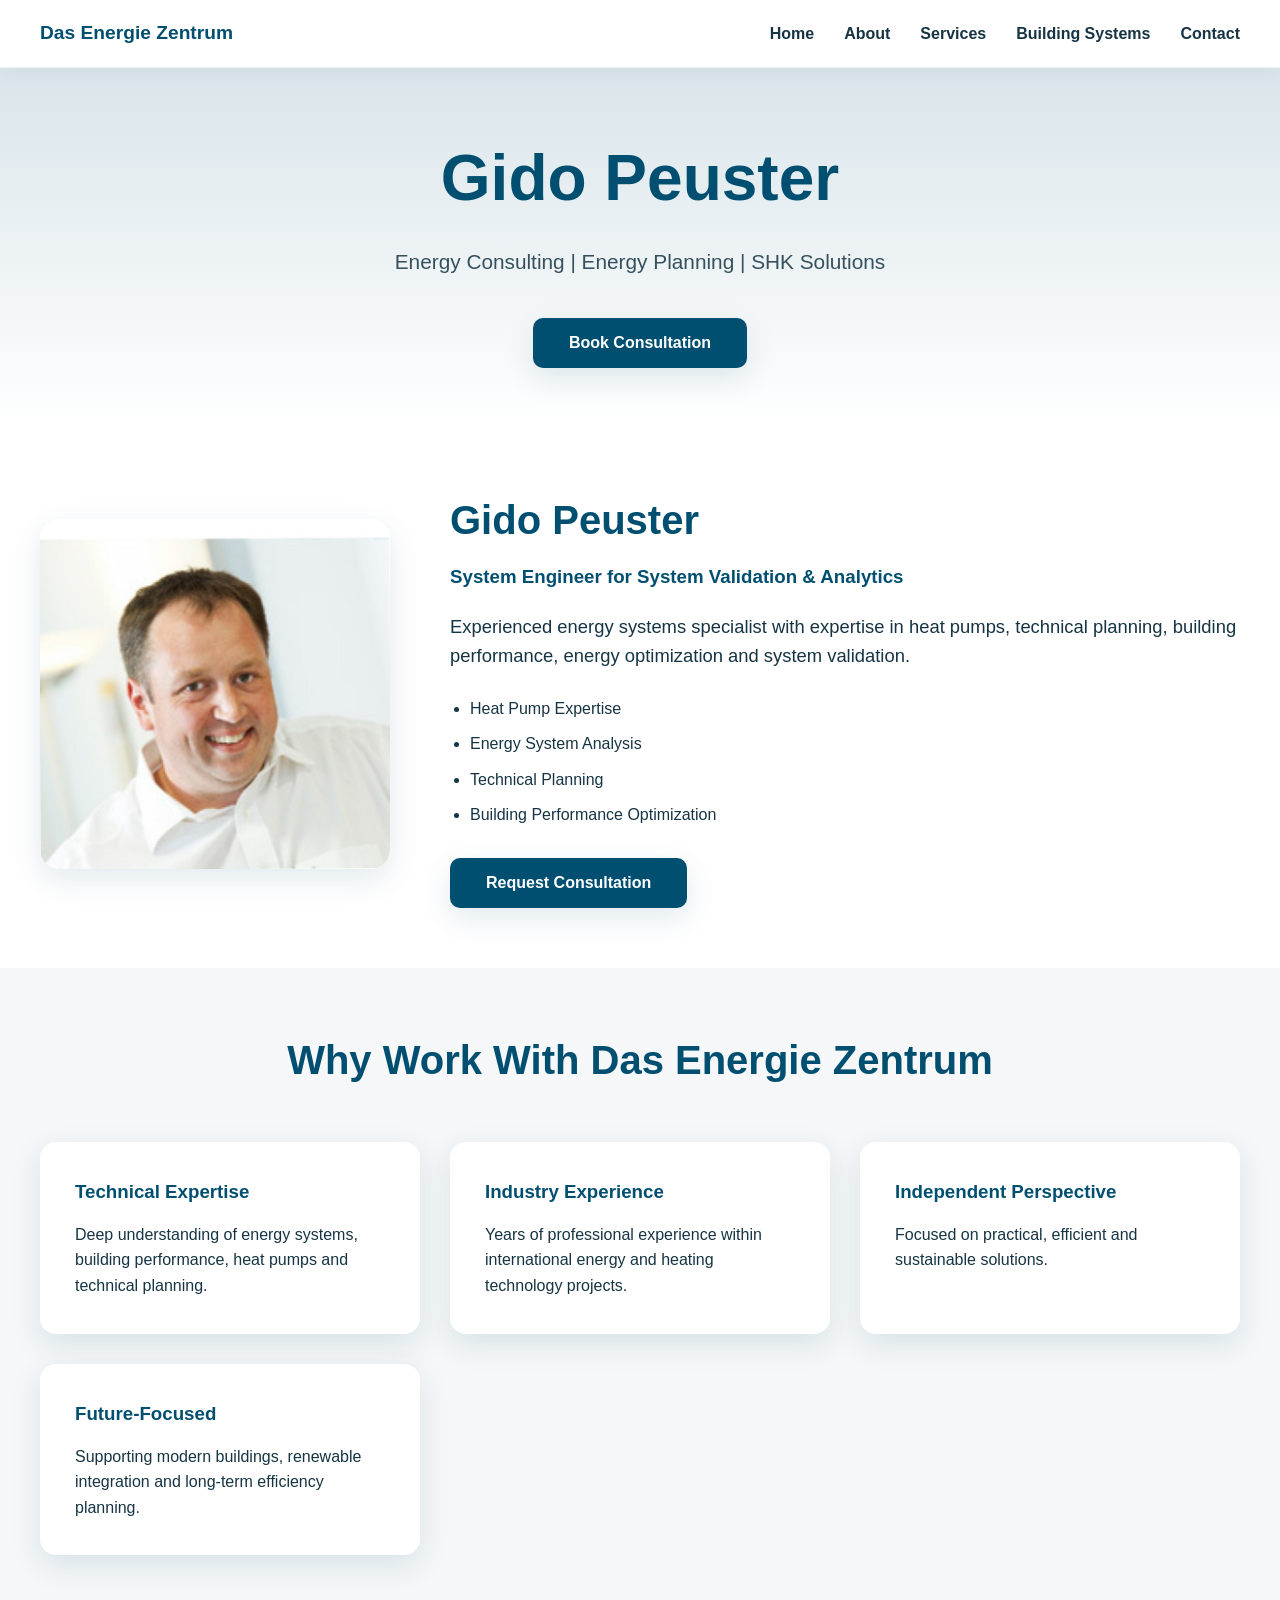
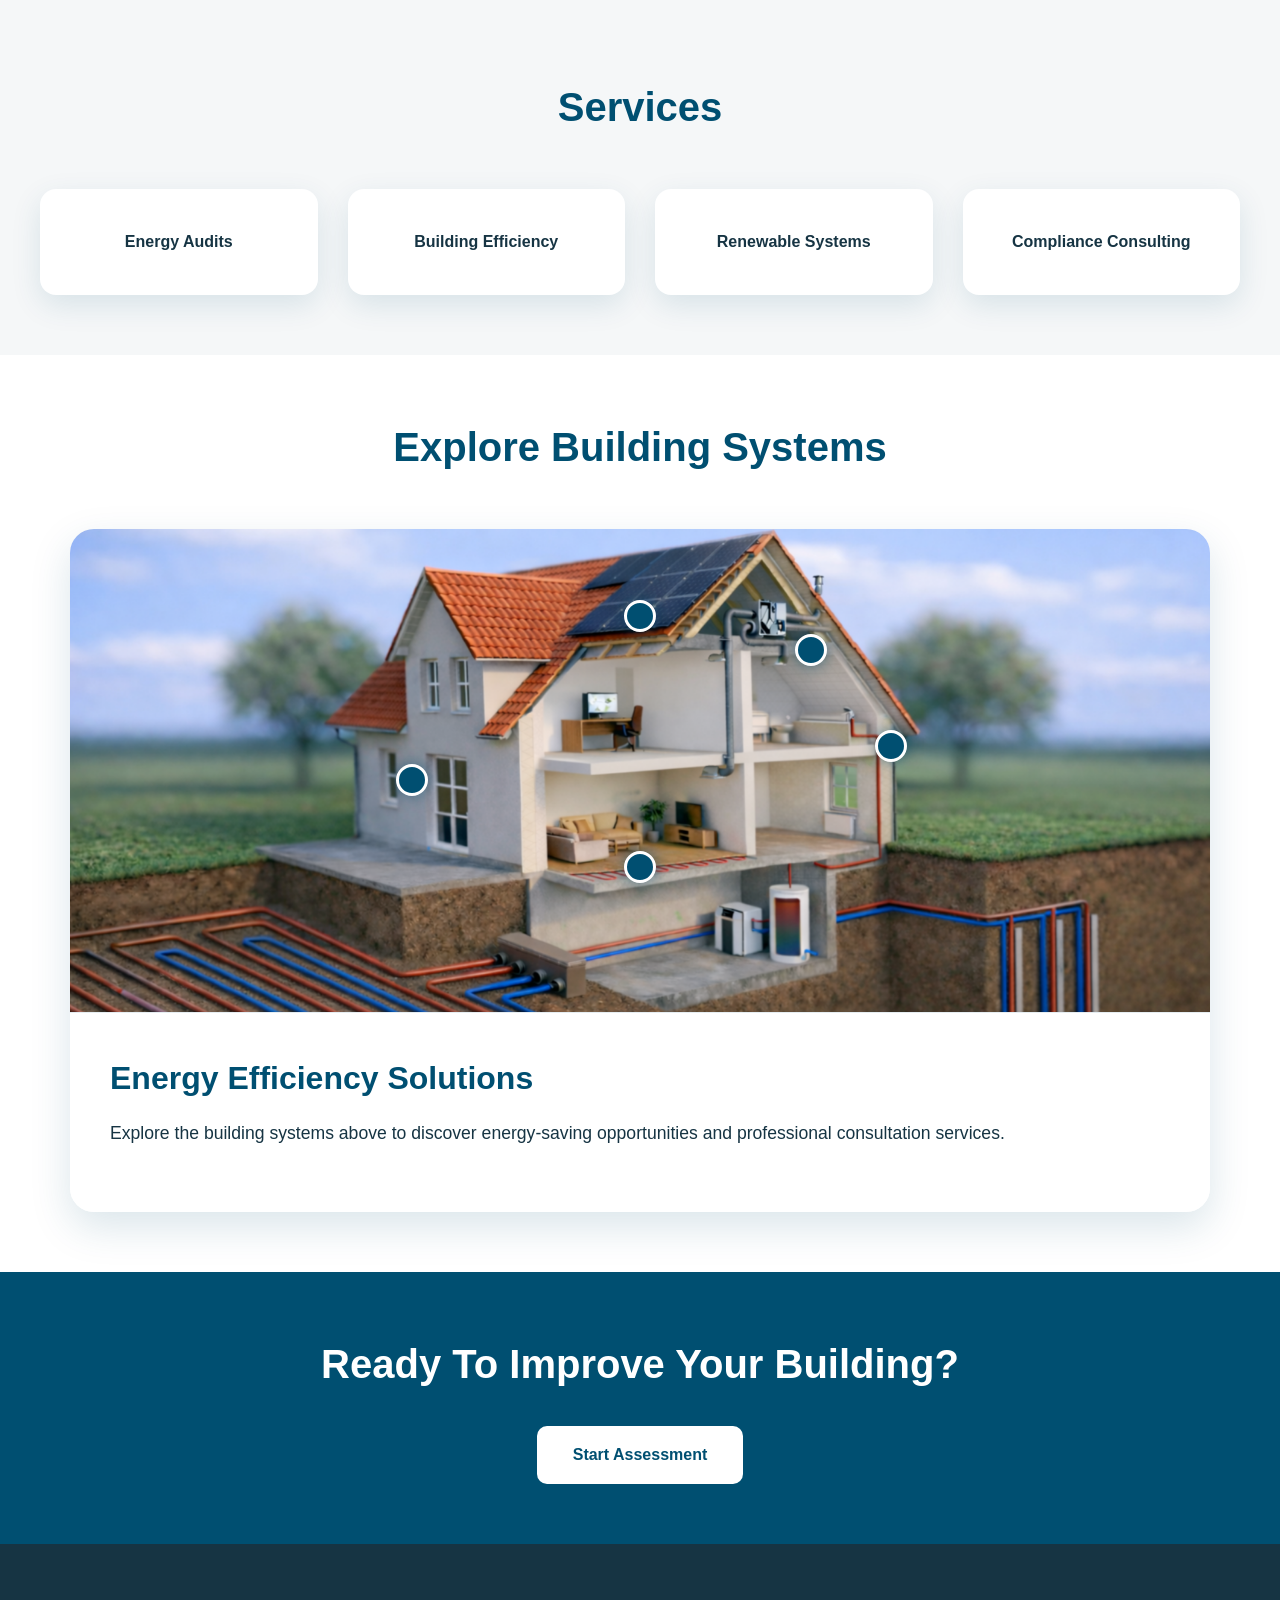
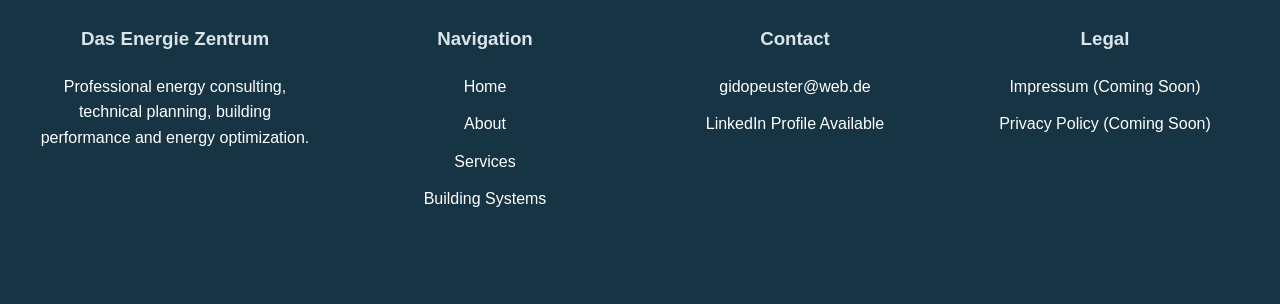
==== frontend/web-app/index.html @ 87629ee9 "feat: add professional footer system" ====
<!DOCTYPE html>
<html lang="en">

<head>

    <meta charset="UTF-8">

    <meta
        name="viewport"
        content="width=device-width, initial-scale=1.0">

    <title>
        Das Energie Zentrum
    </title>

    <link
        rel="stylesheet"
        href="./css/landing-page.css">


</head>

<body>

    <!-- =====================================================
     [10.1.1]
     FLOATING NAVIGATION BAR
===================================================== -->

<nav class="floating-navbar">

    <!-- =====================================================
         [10.1.2]
         Brand Identity Area
    ===================================================== -->

    <div class="navbar-brand">

        <span>

            Das Energie Zentrum

        </span>

    </div>

    <!-- =====================================================
         [10.1.3]
         Primary Navigation
    ===================================================== -->

    <ul class="navbar-links">

        <li>

            <a href="#hero">

                Home

            </a>

        </li>

        <li>

            <a href="#about">

                About

            </a>

        </li>

        <li>

            <a href="#services">

                Services

            </a>

        </li>

        <li>

            <a href="#house">

                Building Systems

            </a>

        </li>

        <li>

            <a href="#contact">

                Contact

            </a>

        </li>

    </ul>

</nav>

    <!-- [9.4.1] -->
    <!-- Main website wrapper -->
    <div class="website-container">

        <!-- ====================================== -->
        <!-- HERO SECTION -->
        <!-- ====================================== -->

        <section id="hero" class="hero-section">

            <div class="hero-content">

                <h1>
                    Gido Peuster
                </h1>

                <p class="hero-subtitle">

                    Energy Consulting |
                    Energy Planning |
                    SHK Solutions

                </p>

                <button
                    class="primary-button">

                    Book Consultation

                </button>

            </div>

        </section>

        <!-- ====================================== -->
        <!-- ABOUT SECTION -->
        <!-- ====================================== -->

<!-- =====================================================
     [10.2.1]
     PROFESSIONAL EXPERT PROFILE
===================================================== -->

<section
    id="about"
    class="about-section">

    <div
        class="about-grid">

        <!-- =====================================================
             [10.2.2]
             Expert Image
        ===================================================== -->

        <div
            class="about-image">

            <img
                src="./assets/images/gido-placeholder.jpg"
                alt="Gido Peuster">

        </div>

        <!-- =====================================================
             [10.2.3]
             Expert Content
        ===================================================== -->

        <div
            class="about-content">

            <h2>

                Gido Peuster

            </h2>

            <h3>

                System Engineer for
                System Validation & Analytics

            </h3>

            <p>

                Experienced energy systems specialist
                with expertise in heat pumps,
                technical planning,
                building performance,
                energy optimization
                and system validation.

            </p>

            <ul>

                <li>

                    Heat Pump Expertise

                </li>

                <li>

                    Energy System Analysis

                </li>

                <li>

                    Technical Planning

                </li>

                <li>

                    Building Performance Optimization

                </li>

            </ul>

            <button
                class="primary-button">

                Request Consultation

            </button>

        </div>

    </div>

</section>

<!-- =====================================================
     [10.3.1]
     PROFESSIONAL CREDIBILITY SECTION
===================================================== -->

<section
    class="credibility-section">

    <h2>

        Why Work With Das Energie Zentrum

    </h2>

    <div
        class="credibility-grid">

        <!-- =====================================================
             [10.3.2]
             Credibility Card
        ===================================================== -->

        <div
            class="credibility-card">

            <h3>

                Technical Expertise

            </h3>

            <p>

                Deep understanding of energy systems,
                building performance,
                heat pumps
                and technical planning.

            </p>

        </div>

        <!-- =====================================================
             [10.3.3]
             Credibility Card
        ===================================================== -->

        <div
            class="credibility-card">

            <h3>

                Industry Experience

            </h3>

            <p>

                Years of professional experience
                within international energy
                and heating technology projects.

            </p>

        </div>

        <!-- =====================================================
             [10.3.4]
             Credibility Card
        ===================================================== -->

        <div
            class="credibility-card">

            <h3>

                Independent Perspective

            </h3>

            <p>

                Focused on practical,
                efficient
                and sustainable solutions.

            </p>

        </div>

        <!-- =====================================================
             [10.3.5]
             Credibility Card
        ===================================================== -->

        <div
            class="credibility-card">

            <h3>

                Future-Focused

            </h3>

            <p>

                Supporting modern buildings,
                renewable integration
                and long-term efficiency planning.

            </p>

        </div>

    </div>

</section>
        <!-- ====================================== -->
        <!-- SERVICES SECTION -->
        <!-- ====================================== -->

        <section
            id="services"
            class="services-section">

            <h2>

                Services

            </h2>

            <div class="services-grid">

                <div class="service-card">

                    Energy Audits

                </div>

                <div class="service-card">

                    Building Efficiency

                </div>

                <div class="service-card">

                    Renewable Systems

                </div>

                <div class="service-card">

                    Compliance Consulting

                </div>

            </div>

        </section>

        <!-- ====================================== -->
        <!-- INTERACTIVE HOUSE -->
        <!-- ====================================== -->

<!-- ====================================== -->
<!-- INTERACTIVE HOUSE EXPLORER -->
<!-- ====================================== -->

<section id="house"
    class="interactive-house-section">

    <h2>

        Explore Building Systems

    </h2>

    <!-- =====================================================
         [9.8.1]
         House Explorer Card
    ===================================================== -->

    <div
        class="house-explorer">

        <!-- =====================================================
             [9.8.2]
             Interactive House Container
        ===================================================== -->

        <div
            id="energy-house-container"
            class="energy-house-container">

            <img
                src="./assets/images/energy-house.png"
                alt="Energy House"
                class="energy-house-image">

            <!-- =====================================================
                 [9.8.3]
                 Floating Hover Tooltip
            ===================================================== -->

            <div
                id="hotspot-tooltip"
                class="hotspot-tooltip">

            </div>

        </div>

        <!-- =====================================================
             [9.8.4]
             Service Information Panel
        ===================================================== -->

        <div
            id="service-information-panel"
            class="service-information-panel">

            <h3
                id="service-panel-title">

                Energy Efficiency Solutions

            </h3>

            <p
                id="service-panel-description">

                Explore the building systems above
                 to discover energy-saving opportunities 
                 and professional consultation services.

            </p>

            <ul
                id="service-panel-list">

            </ul>

        </div>

</section>
        <!-- ====================================== -->
        <!-- CTA SECTION -->
        <!-- ====================================== -->

        <section
            class="cta-section">

            <h2>

                Ready To Improve
                Your Building?

            </h2>

            <a
                href="./assessment.html">

                Start Assessment

            </a>

        </section>
<!-- =====================================================
     [10.4.1]
     PROFESSIONAL FOOTER
===================================================== -->

<footer
    class="site-footer">

    <!-- =====================================================
         [10.4.2]
         Footer Grid
    ===================================================== -->

    <div
        class="footer-grid">

        <!-- =====================================================
             [10.4.3]
             Company Information
        ===================================================== -->

        <div
            class="footer-column">

            <h3>

                Das Energie Zentrum

            </h3>

            <p>

                Professional energy consulting,
                technical planning,
                building performance
                and energy optimization.

            </p>

        </div>

        <!-- =====================================================
             [10.4.4]
             Navigation
        ===================================================== -->

        <div
            class="footer-column">

            <h3>

                Navigation

            </h3>

            <ul>

                <li>

                    <a href="#hero">

                        Home

                    </a>

                </li>

                <li>

                    <a href="#about">

                        About

                    </a>

                </li>

                <li>

                    <a href="#services">

                        Services

                    </a>

                </li>

                <li>

                    <a href="#house">

                        Building Systems

                    </a>

                </li>

            </ul>

        </div>

        <!-- =====================================================
             [10.4.5]
             Contact
        ===================================================== -->

        <div
            class="footer-column">

            <h3>

                Contact

            </h3>

            <p>

                gidopeuster@web.de

            </p>

            <p>

                LinkedIn Profile Available

            </p>

        </div>

        <!-- =====================================================
             [10.4.6]
             Legal Placeholder
        ===================================================== -->

        <div
            class="footer-column">

            <h3>

                Legal

            </h3>

            <p>

                Impressum
                (Coming Soon)

            </p>

            <p>

                Privacy Policy
                (Coming Soon)

            </p>

        </div>

    </div>

</footer>
    </div>

    <script
    type="module"
    src="./js/landingMain.js">
</script>

</body>

</html>
---- frontend/web-app/css/landing-page.css ----
/* =====================================================
   [9.4.1]
   DAS ENERGIE ZENTRUM
   LANDING PAGE STYLESHEET
===================================================== */

:root {

    /* =====================================================
       BRAND COLORS
    ===================================================== */

    /* [9.4.2] */
    --dez-primary:
        #004F71;

    /* [9.4.3] */
    --dez-secondary:
        #D9E5EA;

    /* [9.4.4] */
    --dez-white:
        #FFFFFF;

    /* [9.4.5] */
    --dez-dark:
        #163443;

    /* [9.4.6] */
    --dez-accent:
        #0B698F;

    /* [9.4.7] */
    --dez-light-gray:
        #F5F7F8;

    /* [9.4.8] */
    --dez-shadow:
        0 10px 30px rgba(
            0,
            79,
            113,
            0.12
        );
}

/* =====================================================
   GLOBAL RESET
===================================================== */

* {

    box-sizing:
        border-box;

    margin:
        0;

    padding:
        0;
}

html {

    scroll-behavior:
        smooth;
}

body {

    font-family:
        "Lato",
        sans-serif;

    background:
        var(--dez-white);

    color:
        var(--dez-dark);

    line-height:
        1.6;
}

/* =====================================================
   GLOBAL SECTION SPACING
===================================================== */

section {

    padding:
        60px 40px;
}

.website-container {

    width:
        100%;

    overflow-x:
        hidden;
}

/* =====================================================
   HERO SECTION
===================================================== */

.hero-section {

    background:
        linear-gradient(
            180deg,
            var(--dez-secondary),
            var(--dez-white)
        );

    min-height:
        40vh;

        padding: 
        40px 20px;

    display:
        flex;

    justify-content:
        center;

    align-items:
        center;

    text-align:
        center;
}

.hero-content {

    max-width:
        900px;

            margin:
        0 auto;
}

.hero-section h1 {

    color:
        var(--dez-primary);

    font-size:
        4rem;

    font-weight:
        700;

    margin-bottom:
        15px;
}

.hero-subtitle {

    font-size:
        1.3rem;

    color:
        var(--dez-dark);

    opacity:
        0.85;

    margin-bottom:
        40px;
}

/* =====================================================
   BUTTONS
===================================================== */

.primary-button {

    background:
        var(--dez-primary);

    color:
        white;

    border:
        none;

    padding:
        16px 36px;

    border-radius:
        10px;

    font-size:
        1rem;

    font-weight:
        600;

    cursor:
        pointer;

    transition:
        all 0.3s ease;

    box-shadow:
        var(--dez-shadow);
}

.primary-button:hover {

    background:
        var(--dez-accent);

    transform:
        translateY(-3px);
}

/* =====================================================
   SECTION HEADINGS
===================================================== */

section h2 {

    text-align:
        center;

    color:
        var(--dez-primary);

    margin-bottom:
        50px;

    font-size:
        2.5rem;
}

/* =====================================================
   ABOUT SECTION
===================================================== */

.about-section {

    background:
        white;
}

.about-section p {

    max-width:
        900px;

    margin:
        0 auto;

    text-align:
        center;

    font-size:
        1.15rem;
}

/* =====================================================
   SERVICES SECTION
===================================================== */

.services-section {

    background:
        var(--dez-light-gray);
}

.services-grid {

    display:
        grid;

    grid-template-columns:
        repeat(
            auto-fit,
            minmax(
                250px,
                1fr
            )
        );

    gap:
        30px;

    max-width:
        1200px;

    margin:
        0 auto;
}

.service-card {

    background:
        white;

    padding:
        40px;

    border-radius:
        16px;

    box-shadow:
        var(--dez-shadow);

    text-align:
        center;

    transition:
        all 0.3s ease;

    font-weight:
        600;
}

.service-card:hover {

    transform:
        translateY(-5px);
}

/* =====================================================
   INTERACTIVE ENERGY HOUSE
===================================================== */

.interactive-house-section {

    background:
        white;
}

/* =====================================================
   [9.8.5]
   HOUSE EXPLORER MASTER CARD
===================================================== */

/* =====================================================
   [9.8.1]
   House Explorer Master Card
===================================================== */

.house-explorer {

    max-width:
        1400px;

        width:95%;

    margin:
        0 auto;

    background:
        white;

    border-radius:
        24px;

    overflow:
        hidden;

    box-shadow:
        0 15px 40px rgba(
            0,
            79,
            113,
            0.15
        );
}

/* =====================================================
   CTA SECTION
===================================================== */

.cta-section {

    background:
        var(--dez-primary);

    color:
        white;

    text-align:
        center;
}

.cta-section h2 {

    color:
        white;

    margin-bottom:
        30px;
}

.cta-section a {

    display:
        inline-block;

    background:
        white;

    color:
        var(--dez-primary);

    text-decoration:
        none;

    padding:
        16px 36px;

    border-radius:
        10px;

    font-weight:
        700;

    transition:
        all 0.3s ease;
}

.cta-section a:hover {

    transform:
        translateY(-3px);
}

/* =====================================================
   FOOTER
===================================================== */

footer {

    background:
        var(--dez-dark);

    color:
        white;

    text-align:
        center;

    padding:
        40px;
}

/* =====================================================
   RESPONSIVE TABLET
===================================================== */

@media (
    max-width: 992px
) {

    .hero-section h1 {

        font-size:
            3rem;
    }

    section {

        padding:
            80px 30px;
    }

    #energy-house-container {

        height:
            550px;
    }

    .about-grid {

    grid-template-columns:
        1fr;

    text-align:
        center;
}

.about-content h2 {

    text-align:
        center;
}

.about-content p {

    text-align:
        center;
}
}

/* =====================================================
   RESPONSIVE MOBILE
===================================================== */

@media (
    max-width: 768px
) {

    .hero-section {

        min-height:
            70vh;
    }

    .hero-section h1 {

        font-size:
            2.4rem;
    }

    .hero-subtitle {

        font-size:
            1.05rem;
    }

    section {

        padding:
            60px 20px;
    }

    section h2 {

        font-size:
            2rem;
    }

    .services-grid {

        grid-template-columns:
            1fr;
    }

    #energy-house-container {

        height:
            400px;
    }
}

/* =====================================================
   [9.5.2]
   ENERGY HOUSE CONTAINER
===================================================== */

/* =====================================================
   [9.8.6]
   ENERGY HOUSE CONTAINER
===================================================== */

.energy-house-container {

    position:
        relative;

    width:
        100%;

    background:
        #f7f9fb;
}

/* =====================================================
   [9.8.7]
   ENERGY HOUSE IMAGE
===================================================== */

.energy-house-image {

    width:
        100%;

    display:
        block;
}
/* =====================================================
   HOTSPOTS
===================================================== */

.hotspot {

    position: absolute;

    width: 32px;

    height: 32px;

    border-radius: 50%;

    background: var(--dez-primary);

    border: 3px solid white;

    cursor: pointer;

    transform: translate(-50%, -50%);

    box-shadow:
        0 0 15px rgba(
            0,
            79,
            113,
            0.6
        );

    transition:
        all 0.3s ease;

    z-index: 100;
}

.hotspot:hover {

    box-shadow:
        0 0 35px rgba(
            0,
            79,
            113,
            1
        );
}


/* =====================================================
   [9.6.2]
   CUSTOM HOTSPOT TOOLTIP
===================================================== */


.hotspot-tooltip {

    position:
        fixed;

    display:
        none;

    max-width:
        280px;

    padding:
        15px;

    border-radius:
        12px;

    background:
        white;

    color:
        var(--dez-dark);

    box-shadow:
        var(--dez-shadow);

    border:
        2px solid
        var(--dez-primary);

    z-index:
        10000;

    pointer-events:
        none;

    will-change:
        transform;

    overflow:
        hidden;
}

/* =====================================================
   [9.6.3]
   Tooltip title styling.
===================================================== */

.hotspot-tooltip h4 {

    color:
        var(--dez-primary);

    margin-bottom:
        8px;
}

.hotspot-tooltip p {

    margin:
        0;

    font-size:
        0.95rem;
}
/* =====================================================
   [9.6.4]
   Tooltip description styling.
===================================================== */
/* =====================================================
   [9.7.5]
   SERVICE INFORMATION PANEL
===================================================== */

/* =====================================================
   [9.8.8]
   SERVICE INFORMATION PANEL
===================================================== */

.service-information-panel {

    padding:
        40px;

    background:
        white;

    border-top:
        1px solid #e5edf1;
}

/* =====================================================
   [9.7.6]
   Service panel title
===================================================== */

/* =====================================================
   [9.8.9]
   PANEL TITLE
===================================================== */

.service-information-panel h3 {

    font-size:
        2rem;

    color:
        var(--dez-primary);

    margin-bottom:
        15px;
}

/* =====================================================
   [9.7.7]
   Service panel description
===================================================== */

/* =====================================================
   [9.8.10]
   PANEL DESCRIPTION
===================================================== */

.service-information-panel p {

    font-size:
        1.1rem;

    margin-bottom:
        25px;
}
/* =====================================================
   [9.7.8]
   Dynamic services list
===================================================== */

/* =====================================================
   [9.8.11]
   SERVICE LIST
===================================================== */

.service-information-panel ul {

    display:
        grid;

    grid-template-columns:
        repeat(
            auto-fit,
            minmax(
                250px,
                1fr
            )
        );

    gap:
        15px;

    list-style:
        none;

    padding:
        0;
}

/* =====================================================
   [9.8.12]
   SERVICE ITEM CARD
===================================================== */

.service-information-panel li {

    background:
        var(--dez-light-gray);

    padding:
        15px;

    border-left:
        4px solid
        var(--dez-primary);

    border-radius:
        8px;
}

/* =====================================================
   [9.9.7]
   PROFESSIONAL SERVICE CARD
===================================================== */

.service-card-item {

    background:
        var(--dez-light-gray);

    padding:
        20px;

    border-left:
        5px solid
        var(--dez-primary);

    border-radius:
        10px;

    transition:
        all 0.3s ease;
}

/* =====================================================
   [9.9.8]
   Hover interaction.
===================================================== */

.service-card-item:hover {

    transform:
        translateY(-3px);

    box-shadow:
        var(--dez-shadow);
}

/* =====================================================
   [9.9.9]
   Service title.
===================================================== */

.service-card-item h4 {

    color:
        var(--dez-primary);

    margin-bottom:
        10px;
}

/* =====================================================
   [9.9.10]
   Service summary.
===================================================== */

.service-card-item p {

    margin:
        0;

    font-size:
        0.95rem;
}

/* =====================================================
   [10.1.4]
   FLOATING NAVIGATION BAR
===================================================== */

.floating-navbar {

    position:
        sticky;

    top:
        0;

    z-index:
        5000;

    display:
        flex;

    justify-content:
        space-between;

    align-items:
        center;

    padding:
        18px 40px;

    background:
        rgba(
            255,
            255,
            255,
            0.95
        );

    backdrop-filter:
        blur(10px);

    border-bottom:
        1px solid
        rgba(
            0,
            79,
            113,
            0.08
        );

    box-shadow:
        0 4px 20px rgba(
            0,
            0,
            0,
            0.04
        );
}

/* =====================================================
   [10.1.5]
   NAVBAR BRAND
===================================================== */

.navbar-brand {

    font-size:
        1.2rem;

    font-weight:
        700;

    color:
        var(--dez-primary);
}

/* =====================================================
   [10.1.6]
   NAVIGATION LINKS
===================================================== */

.navbar-links {

    display:
        flex;

    gap:
        30px;

    list-style:
        none;
}

.navbar-links a {

    text-decoration:
        none;

    color:
        var(--dez-dark);

    font-weight:
        600;

    transition:
        color 0.3s ease;
}

.navbar-links a:hover {

    color:
        var(--dez-primary);
}

/* =====================================================
   [10.2.4]
   PROFESSIONAL EXPERT PROFILE
===================================================== */

.about-grid {

    display:
        grid;

    grid-template-columns:
        350px 1fr;

    gap:
        60px;

    max-width:
        1200px;

    margin:
        0 auto;

    align-items:
        center;
}

/* =====================================================
   [10.2.5]
   PROFILE IMAGE
===================================================== */

.about-image img {

    width:
        100%;

    border-radius:
        20px;

    box-shadow:
        var(--dez-shadow);
}

/* =====================================================
   [10.2.6]
   CONTENT
===================================================== */

.about-content h2 {

    text-align:
        left;

    margin-bottom:
        10px;
}

.about-content h3 {

    color:
        var(--dez-primary);

    margin-bottom:
        20px;
}

.about-content p {

    margin-bottom:
        25px;

    text-align:
        left;
}

/* =====================================================
   [10.2.7]
   EXPERTISE LIST
===================================================== */

.about-content ul {

    margin-bottom:
        30px;

    padding-left:
        20px;
}

.about-content li {

    margin-bottom:
        10px;
}

/* =====================================================
   [10.3.6]
   PROFESSIONAL CREDIBILITY SECTION
===================================================== */

.credibility-section {

    background:
        var(--dez-light-gray);
}

/* =====================================================
   [10.3.7]
   CREDIBILITY GRID
===================================================== */

.credibility-grid {

    display:
        grid;

    grid-template-columns:
        repeat(
            auto-fit,
            minmax(
                280px,
                1fr
            )
        );

    gap:
        30px;

    max-width:
        1200px;

    margin:
        0 auto;
}

/* =====================================================
   [10.3.8]
   CREDIBILITY CARD
===================================================== */

.credibility-card {

    background:
        white;

    padding:
        35px;

    border-radius:
        16px;

    box-shadow:
        var(--dez-shadow);

    transition:
        all 0.3s ease;
}

/* =====================================================
   [10.3.9]
   CARD HOVER
===================================================== */

.credibility-card:hover {

    transform:
        translateY(-5px);
}

/* =====================================================
   [10.3.10]
   CARD TITLE
===================================================== */

.credibility-card h3 {

    color:
        var(--dez-primary);

    margin-bottom:
        15px;
}

/* =====================================================
   [10.4.7]
   PROFESSIONAL FOOTER
===================================================== */

.site-footer {

    background:
        var(--dez-dark);

    color:
        white;

    padding:
        80px 40px;
}

/* =====================================================
   [10.4.8]
   FOOTER GRID
===================================================== */

.footer-grid {

    display:
        grid;

    grid-template-columns:
        repeat(
            auto-fit,
            minmax(
                250px,
                1fr
            )
        );

    gap:
        40px;

    max-width:
        1400px;

    margin:
        0 auto;
}

/* =====================================================
   [10.4.9]
   FOOTER COLUMN
===================================================== */

.footer-column h3 {

    margin-bottom:
        20px;

    color:
        var(--dez-secondary);
}

.footer-column p {

    margin-bottom:
        12px;
}

/* =====================================================
   [10.4.10]
   FOOTER LINKS
===================================================== */

.footer-column ul {

    list-style:
        none;

    padding:
        0;
}

.footer-column li {

    margin-bottom:
        12px;
}

.footer-column a {

    color:
        white;

    text-decoration:
        none;

    transition:
        opacity 0.3s ease;
}

.footer-column a:hover {

    opacity:
        0.75;
}
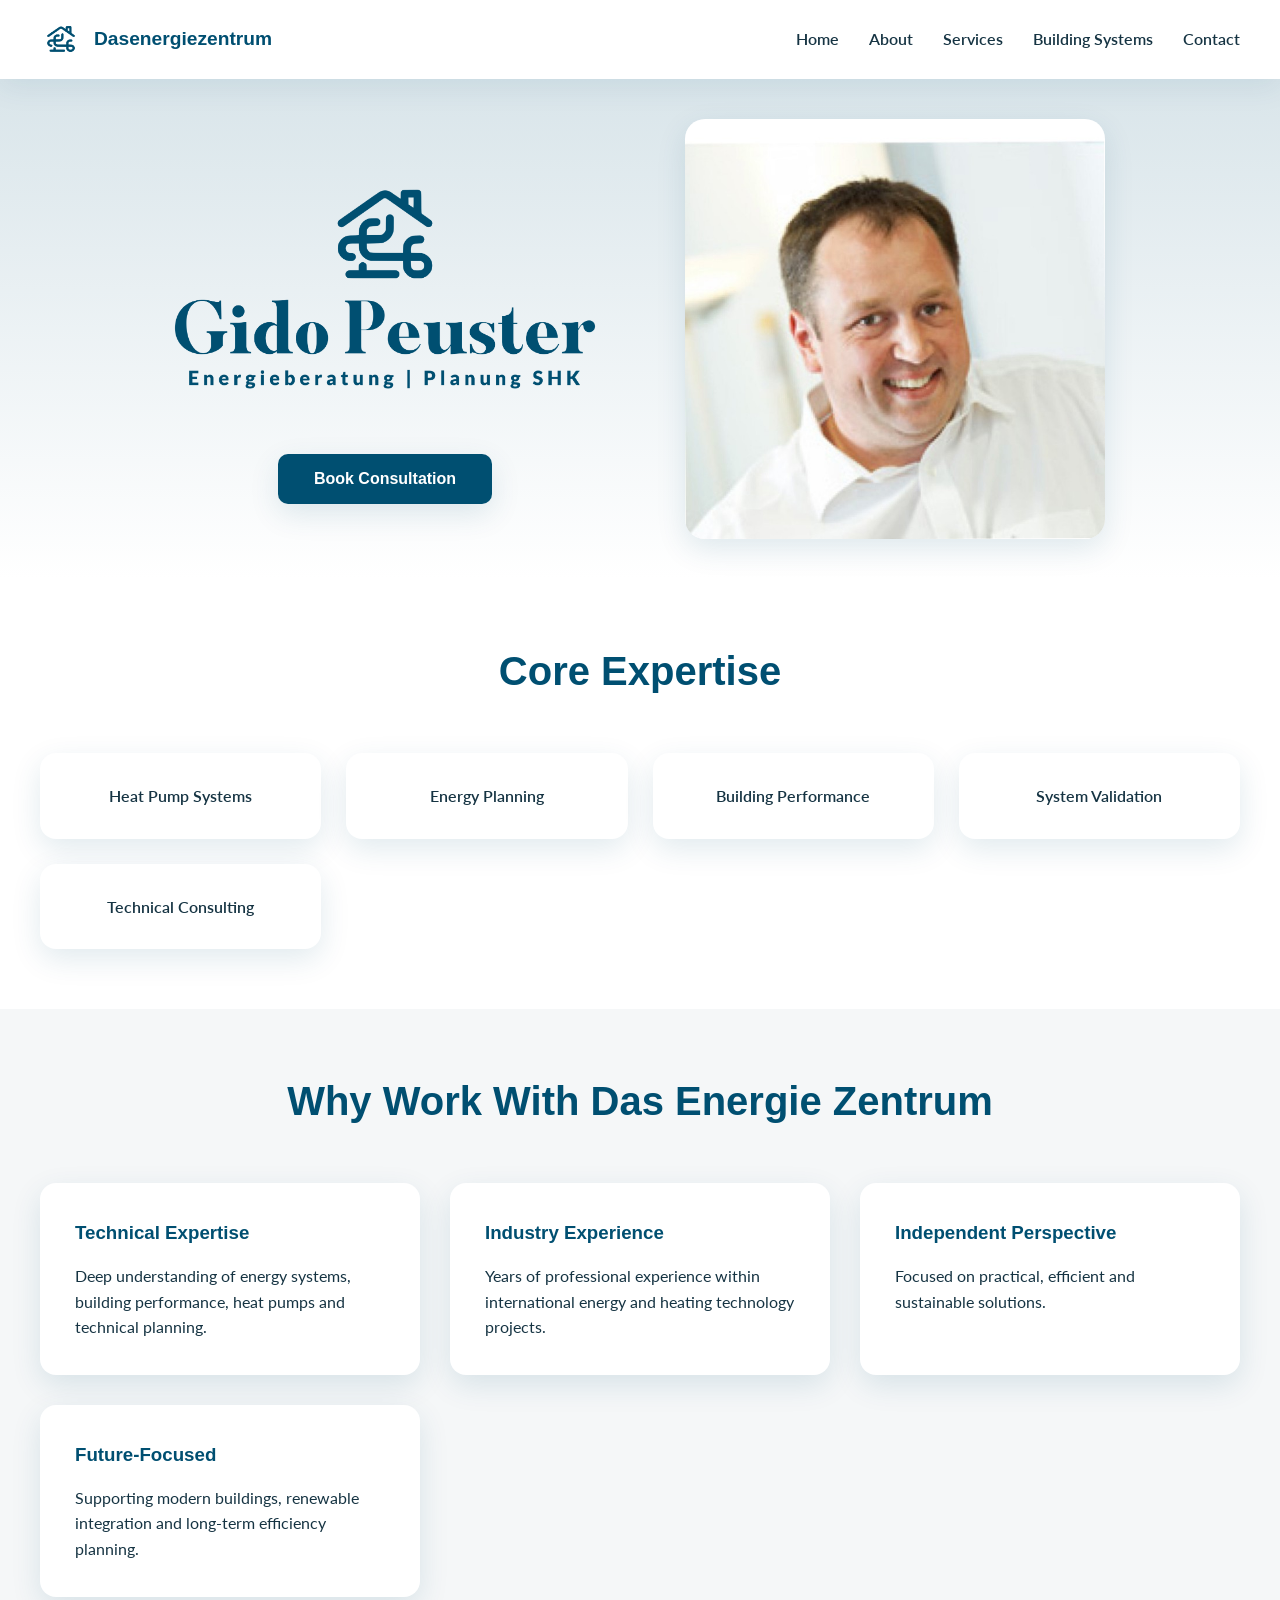
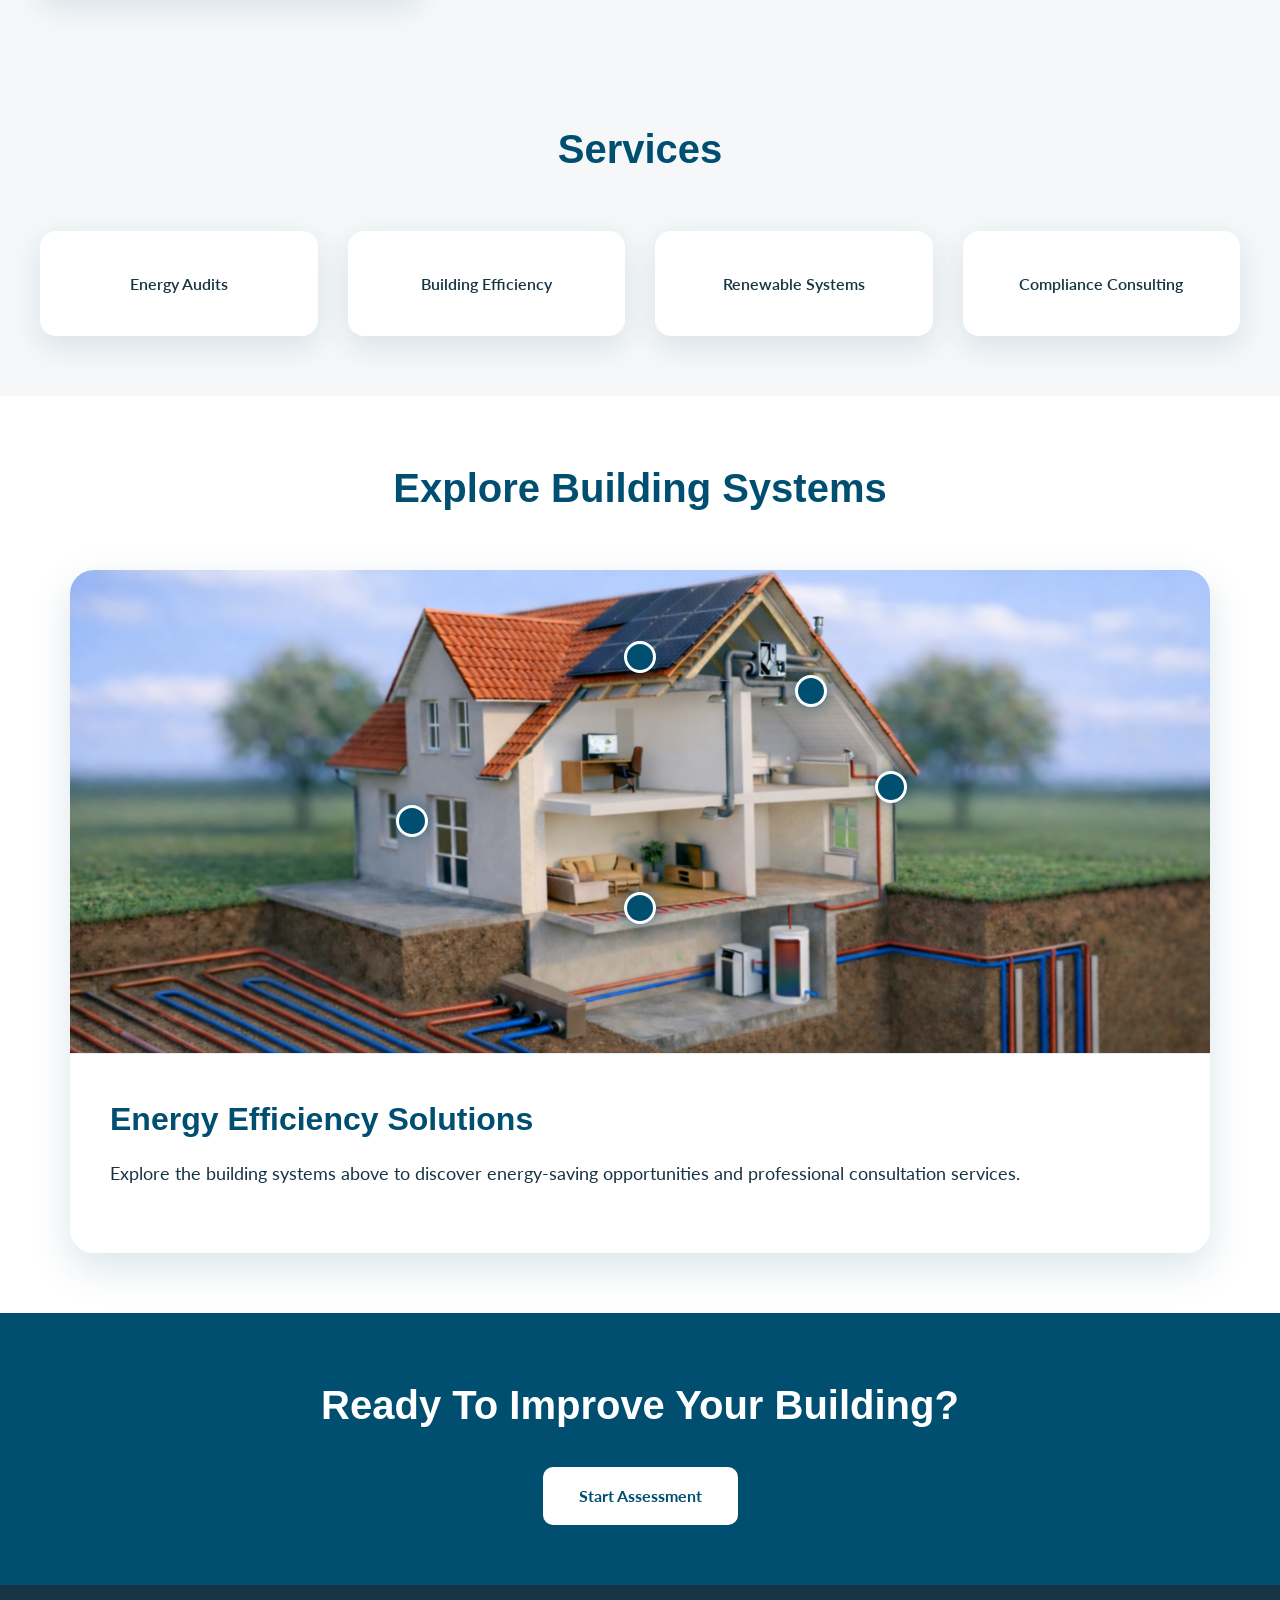
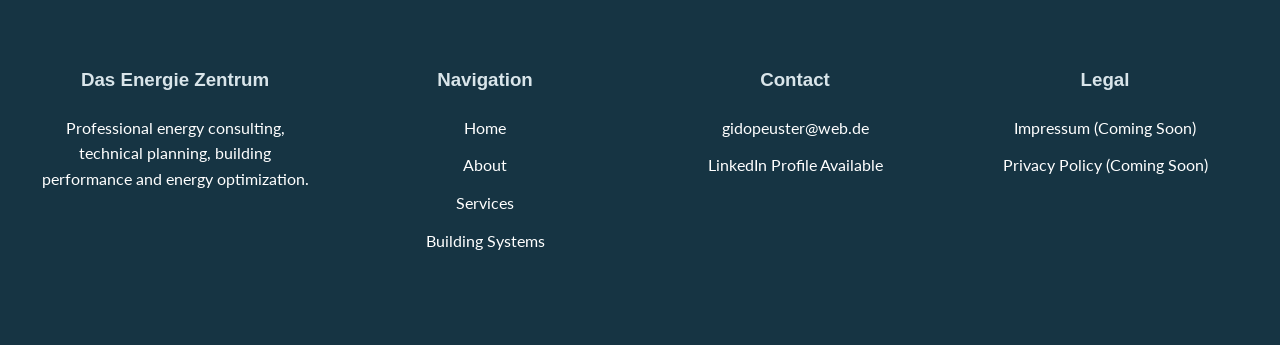
==== commit fda32091: "feat: complete phase 10 trust layer and responsive navigation" ====
--- a/frontend/web-app/index.html
+++ b/frontend/web-app/index.html
@@ -10,8 +10,26 @@
         content="width=device-width, initial-scale=1.0">
 
     <title>
-        Das Energie Zentrum
+        Dasenergiezentrum
     </title>
+
+<!-- =====================================================
+     [10.6.10]
+     Google Font Import
+===================================================== -->
+
+<link
+    rel="preconnect"
+    href="https://fonts.googleapis.com">
+
+<link
+    rel="preconnect"
+    href="https://fonts.gstatic.com"
+    crossorigin>
+
+<link
+    href="https://fonts.googleapis.com/css2?family=Lato:wght@300;400;700&display=swap"
+    rel="stylesheet">
 
     <link
         rel="stylesheet"
@@ -36,9 +54,15 @@
 
     <div class="navbar-brand">
 
+
+    <img
+        src="./assets/images/logo-placeholder.png"
+        alt="Das Energie Zentrum Logo"
+        class="navbar-logo">
+
         <span>
 
-            Das Energie Zentrum
+            Dasenergiezentrum
 
         </span>
 
@@ -49,6 +73,19 @@
          Primary Navigation
     ===================================================== -->
 
+    <!-- =====================================================
+     [10.6.5]
+     MOBILE MENU TOGGLE BUTTON
+===================================================== -->
+
+<button
+    id="mobile-menu-button"
+    class="mobile-menu-button">
+
+    ☰
+
+</button>
+
     <ul class="navbar-links">
 
         <li>
@@ -115,28 +152,52 @@
 
         <section id="hero" class="hero-section">
 
-            <div class="hero-content">
-
-                <h1>
-                    Gido Peuster
-                </h1>
-
-                <p class="hero-subtitle">
-
-                    Energy Consulting |
-                    Energy Planning |
-                    SHK Solutions
-
-                </p>
-
-                <button
-                    class="primary-button">
-
-                    Book Consultation
-
-                </button>
-
-            </div>
+            <!-- =====================================================
+     [10.5.7]
+     HERO GRID
+===================================================== -->
+
+<div
+    class="hero-grid">
+
+    <!-- =====================================================
+         [10.5.8]
+         Hero Content
+    ===================================================== -->
+
+    <div
+        class="hero-left">
+
+        <img
+            src="./assets/images/logo-full.png"
+            alt="Das Energie Zentrum Logo"
+            class="hero-logo">
+
+        <button
+            class="primary-button">
+
+            Book Consultation
+
+        </button>
+
+    </div>
+
+    <!-- =====================================================
+         [10.5.9]
+         Professional Portrait
+    ===================================================== -->
+
+    <div
+        class="hero-right">
+
+        <img
+            src="./assets/images/gido-placeholder.jpg"
+            alt="Gido Peuster"
+            class="hero-portrait">
+
+    </div>
+
+</div>
 
         </section>
 
@@ -149,93 +210,80 @@
      PROFESSIONAL EXPERT PROFILE
 ===================================================== -->
 
+<!-- =====================================================
+     [10.5.1]
+     CORE EXPERTISE SECTION
+===================================================== -->
+
 <section
-    id="about"
-    class="about-section">
+    class="expertise-section">
+
+    <h2>
+
+        Core Expertise
+
+    </h2>
 
     <div
-        class="about-grid">
-
-        <!-- =====================================================
-             [10.2.2]
-             Expert Image
-        ===================================================== -->
-
-        <div
-            class="about-image">
-
-            <img
-                src="./assets/images/gido-placeholder.jpg"
-                alt="Gido Peuster">
-
-        </div>
-
-        <!-- =====================================================
-             [10.2.3]
-             Expert Content
-        ===================================================== -->
-
-        <div
-            class="about-content">
-
-            <h2>
-
-                Gido Peuster
-
-            </h2>
-
-            <h3>
-
-                System Engineer for
-                System Validation & Analytics
-
-            </h3>
-
-            <p>
-
-                Experienced energy systems specialist
-                with expertise in heat pumps,
-                technical planning,
-                building performance,
-                energy optimization
-                and system validation.
-
-            </p>
-
-            <ul>
-
-                <li>
-
-                    Heat Pump Expertise
-
-                </li>
-
-                <li>
-
-                    Energy System Analysis
-
-                </li>
-
-                <li>
-
-                    Technical Planning
-
-                </li>
-
-                <li>
-
-                    Building Performance Optimization
-
-                </li>
-
-            </ul>
-
-            <button
-                class="primary-button">
-
-                Request Consultation
-
-            </button>
+        class="expertise-grid">
+
+        <!-- =====================================================
+             [10.5.2]
+             Expertise Card
+        ===================================================== -->
+
+        <div
+            class="expertise-card">
+
+            Heat Pump Systems
+
+        </div>
+
+        <!-- =====================================================
+             [10.5.3]
+             Expertise Card
+        ===================================================== -->
+
+        <div
+            class="expertise-card">
+
+            Energy Planning
+
+        </div>
+
+        <!-- =====================================================
+             [10.5.4]
+             Expertise Card
+        ===================================================== -->
+
+        <div
+            class="expertise-card">
+
+            Building Performance
+
+        </div>
+
+        <!-- =====================================================
+             [10.5.5]
+             Expertise Card
+        ===================================================== -->
+
+        <div
+            class="expertise-card">
+
+            System Validation
+
+        </div>
+
+        <!-- =====================================================
+             [10.5.6]
+             Expertise Card
+        ===================================================== -->
+
+        <div
+            class="expertise-card">
+
+            Technical Consulting
 
         </div>
 
--- a/frontend/web-app/css/landing-page.css
+++ b/frontend/web-app/css/landing-page.css
@@ -3,6 +3,34 @@
    DAS ENERGIE ZENTRUM
    LANDING PAGE STYLESHEET
 ===================================================== */
+
+/* =====================================================
+   [10.6.10]
+   CELESSE FONT REGISTRATION
+===================================================== */
+
+@font-face {
+
+    font-family:
+        "Celesse";
+
+    src:
+        url(
+            "../assets/fonts/Celesse-Regular.otf"
+        )
+        format(
+            "opentype"
+        );
+
+    font-weight:
+        400;
+
+    font-style:
+        normal;
+
+    font-display:
+        swap;
+}
 
 :root {
 
@@ -42,7 +70,38 @@
             113,
             0.12
         );
-}
+
+        /* =====================================================
+   [10.6.11]
+   TYPOGRAPHY VARIABLES
+===================================================== */
+
+            --font-heading:
+        "Celesse",
+        sans-serif;
+
+    --font-body:
+        "Lato",
+        sans-serif;
+
+        /* =====================================================
+   [10.6.12]
+   BRAND HEADING TYPOGRAPHY
+===================================================== */
+
+h1,
+h2,
+h3,
+.navbar-brand {
+
+    font-family:
+        var(--font-heading);
+}
+}
+
+
+
+
 
 /* =====================================================
    GLOBAL RESET
@@ -471,11 +530,6 @@
             80px 30px;
     }
 
-    #energy-house-container {
-
-        height:
-            550px;
-    }
 
     .about-grid {
 
@@ -543,11 +597,34 @@
             1fr;
     }
 
-    #energy-house-container {
-
-        height:
-            400px;
-    }
+    /* =====================================================
+   [10.6.2]
+   MOBILE HOTSPOT SCALING
+===================================================== */
+
+.hotspot {
+
+    width:
+        20px;
+
+    height:
+        20px;
+
+    border:
+        2px solid white;
+}
+
+/* =====================================================
+   [10.6.4]
+   MOBILE TOOLTIP DISABLED
+===================================================== */
+
+.hotspot-tooltip {
+
+    display:
+        none !important;
+}
+
 }
 
 /* =====================================================
@@ -567,6 +644,8 @@
 
     width:
         100%;
+
+        height: auto;
 
     background:
         #f7f9fb;
@@ -919,33 +998,36 @@
     padding:
         18px 40px;
 
-    background:
-        rgba(
-            255,
-            255,
-            255,
-            0.95
-        );
+background:
+    rgba(
+        255,
+        255,
+        255,
+        0.75
+    );
 
     backdrop-filter:
-        blur(10px);
-
-    border-bottom:
-        1px solid
-        rgba(
-            0,
-            79,
-            113,
-            0.08
-        );
-
-    box-shadow:
-        0 4px 20px rgba(
-            0,
-            0,
-            0,
-            0.04
-        );
+        blur(14px);
+
+       -webkit-backdrop-filter:
+    blur(14px); 
+
+border-bottom:
+    1px solid
+    rgba(
+        255,
+        255,
+        255,
+        0.35
+    );
+
+box-shadow:
+    0 8px 30px rgba(
+        0,
+        79,
+        113,
+        0.08
+    );
 }
 
 /* =====================================================
@@ -966,6 +1048,49 @@
 }
 
 /* =====================================================
+   [10.5.2]
+   NAVBAR BRAND LAYOUT
+===================================================== */
+
+.navbar-brand {
+
+    display:
+        flex;
+
+    align-items:
+        center;
+
+    gap:
+        12px;
+
+    font-size:
+        1.2rem;
+
+    font-weight:
+        700;
+
+    color:
+        var(--dez-primary);
+}
+
+/* =====================================================
+   [10.5.3]
+   NAVBAR LOGO
+===================================================== */
+
+.navbar-logo {
+
+    width:
+        42px;
+
+    height:
+        42px;
+
+    object-fit:
+        contain;
+}
+
+/* =====================================================
    [10.1.6]
    NAVIGATION LINKS
 ===================================================== */
@@ -1001,6 +1126,85 @@
 
     color:
         var(--dez-primary);
+}
+
+/* =====================================================
+   [10.6.6]
+   MOBILE MENU BUTTON
+===================================================== */
+
+.mobile-menu-button {
+
+    display:
+        none;
+
+    background:
+        none;
+
+    border:
+        none;
+
+    font-size:
+        2rem;
+
+    color:
+        var(--dez-primary);
+
+    cursor:
+        pointer;
+}
+
+/* =====================================================
+   [10.6.7]
+   MOBILE NAVIGATION
+===================================================== */
+
+@media (max-width:768px) {
+
+    .floating-navbar {
+
+        padding:
+            15px 20px;
+
+        flex-wrap:
+            wrap;
+    }
+
+    .mobile-menu-button {
+
+        display:
+            block;
+    }
+
+    .navbar-links {
+
+        display:
+            none;
+
+        width:
+            100%;
+
+        flex-direction:
+            column;
+
+        gap:
+            15px;
+
+        padding-top:
+            20px;
+    }
+
+    .navbar-links.active {
+
+        display:
+            flex;
+    }
+
+    .navbar-brand span {
+
+        font-size:
+            1rem;
+    }
 }
 
 /* =====================================================
@@ -1288,4 +1492,263 @@
 
     opacity:
         0.75;
+}
+
+/* =====================================================
+   [10.5.4]
+   HERO LOGO
+===================================================== */
+
+.hero-logo {
+
+    display:
+        block;
+
+    width:
+        320px;
+
+    max-width:
+        90%;
+
+    height:
+        auto;
+
+    margin:
+        0 auto 30px auto;
+}
+
+/* =====================================================
+   [10.5.5]
+   HERO TAGLINE
+===================================================== */
+
+.hero-tagline {
+
+    font-size:
+        1.25rem;
+
+    color:
+        var(--dez-dark);
+
+    margin-bottom:
+        30px;
+
+    font-weight:
+        500;
+}
+
+/* =====================================================
+   [10.5.10]
+   HERO GRID
+===================================================== */
+
+.hero-grid {
+
+    display:
+        grid;
+
+    grid-template-columns:
+        1fr 1fr;
+
+    align-items:
+        center;
+
+    gap:
+        60px;
+
+    max-width:
+        1400px;
+
+    margin:
+        0 auto;
+}
+
+/* =====================================================
+   [10.5.11]
+   HERO LEFT
+===================================================== */
+
+.hero-left {
+
+    text-align:
+        center;
+}
+
+/* =====================================================
+   [10.5.12]
+   HERO LOGO
+===================================================== */
+
+.hero-logo {
+
+    width:
+        450px;
+
+    max-width:
+        100%;
+
+    height:
+        auto;
+
+    margin-bottom:
+        30px;
+}
+
+/* =====================================================
+   [10.5.13]
+   HERO RIGHT
+===================================================== */
+
+.hero-right {
+
+    display:
+        flex;
+
+    justify-content:
+        center;
+}
+
+/* =====================================================
+   [10.5.14]
+   HERO PORTRAIT
+===================================================== */
+
+.hero-portrait {
+
+    width:
+        420px;
+
+    max-width:
+        100%;
+
+    border-radius:
+        20px;
+
+    box-shadow:
+        var(--dez-shadow);
+}
+
+/* =====================================================
+   [10.5.15]
+   EXPERTISE SECTION
+===================================================== */
+
+.expertise-section {
+
+    background:
+        white;
+}
+
+/* =====================================================
+   [10.5.16]
+   EXPERTISE GRID
+===================================================== */
+
+.expertise-grid {
+
+    display:
+        grid;
+
+    grid-template-columns:
+        repeat(
+            auto-fit,
+            minmax(
+                250px,
+                1fr
+            )
+        );
+
+    gap:
+        25px;
+
+    max-width:
+        1200px;
+
+    margin:
+        0 auto;
+}
+
+/* =====================================================
+   [10.5.17]
+   EXPERTISE CARD
+===================================================== */
+
+.expertise-card {
+
+    background:
+        white;
+
+    padding:
+        30px;
+
+    text-align:
+        center;
+
+    border-radius:
+        16px;
+
+    box-shadow:
+        var(--dez-shadow);
+
+    font-weight:
+        600;
+
+    transition:
+        all 0.3s ease;
+}
+
+/* =====================================================
+   [10.5.18]
+   EXPERTISE HOVER
+===================================================== */
+
+.expertise-card:hover {
+
+    transform:
+        translateY(-5px);
+}
+
+/* =====================================================
+   [10.5.19]
+   MOBILE HERO
+===================================================== */
+
+@media (
+    max-width: 992px
+) {
+
+    .hero-grid {
+
+        grid-template-columns:
+            1fr;
+    }
+
+    .hero-logo {
+
+        width:
+            320px;
+    }
+
+    .hero-portrait {
+
+        width:
+            320px;
+    }
+}
+
+/* =====================================================
+   [10.6.3]
+   SMALL DEVICE HOTSPOTS
+===================================================== */
+
+@media (max-width:480px) {
+
+    .hotspot {
+
+        width:
+            16px;
+
+        height:
+            16px;
+    }
 }
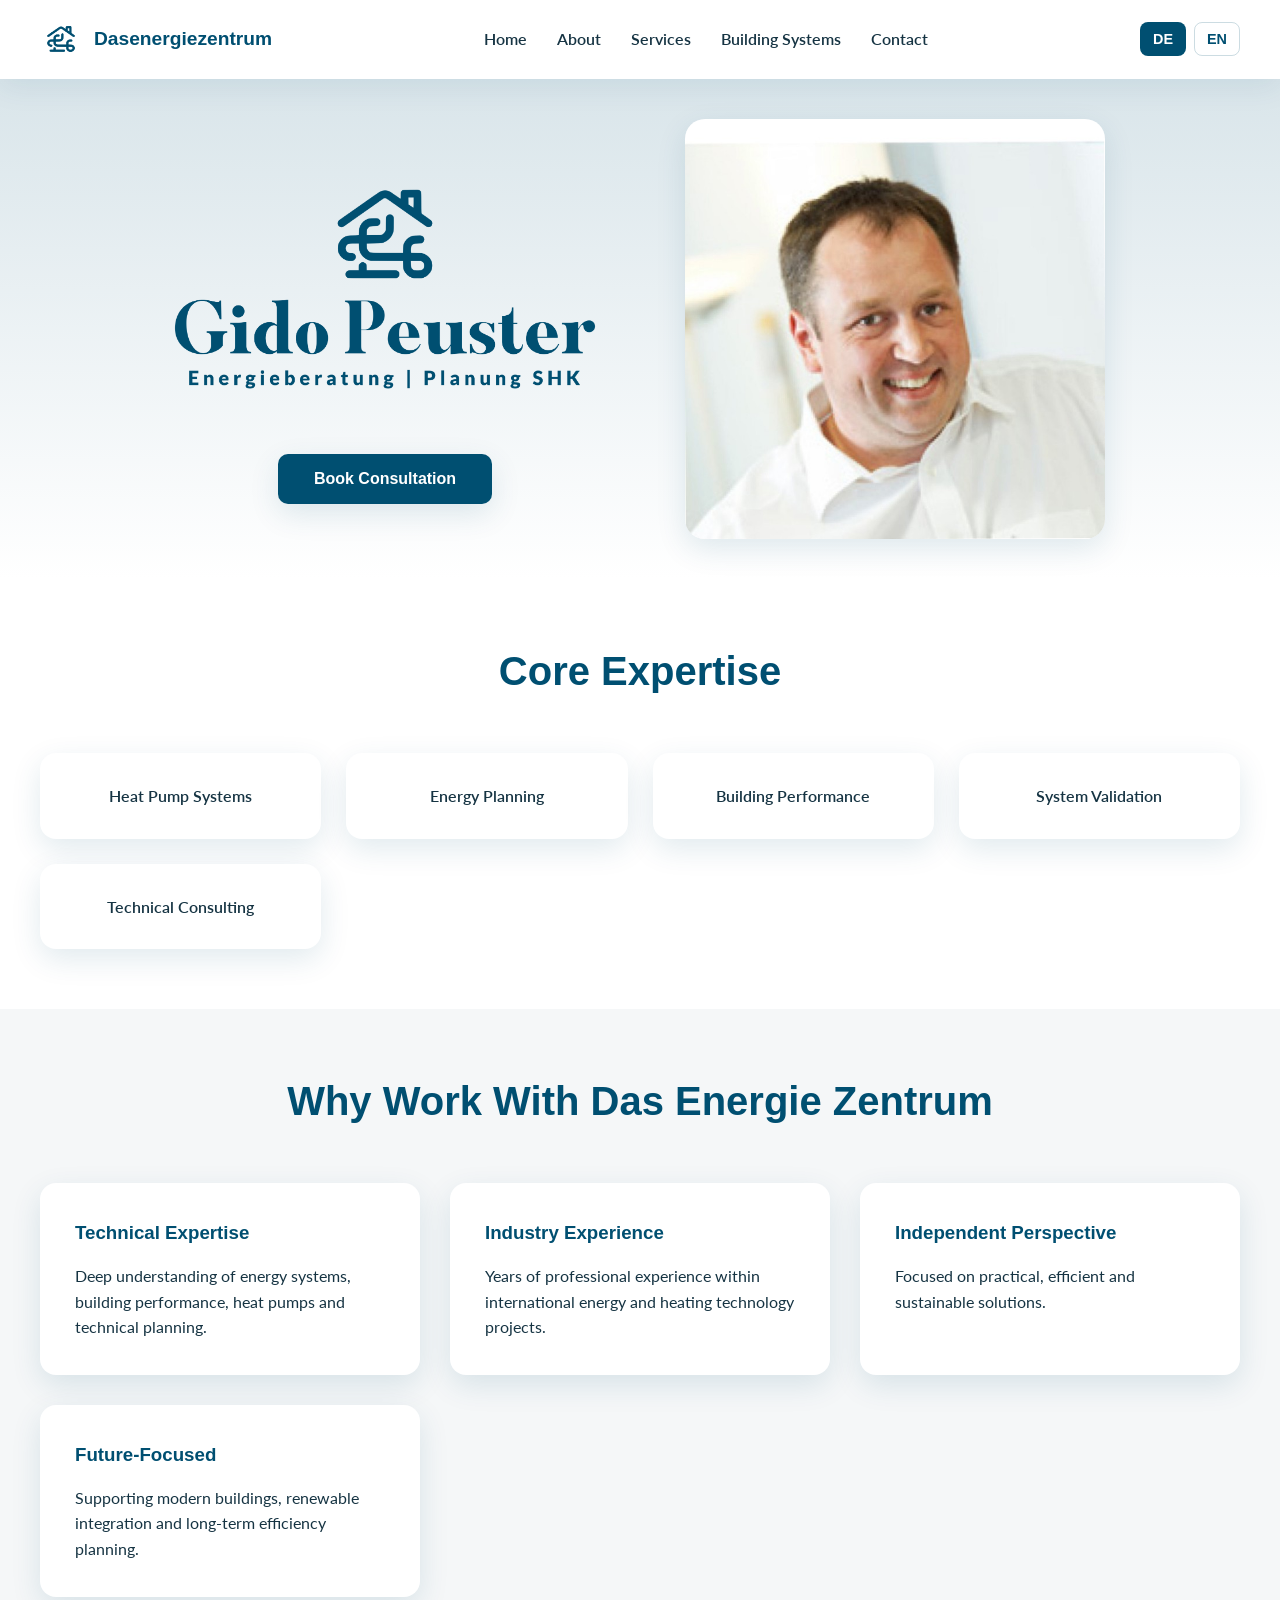
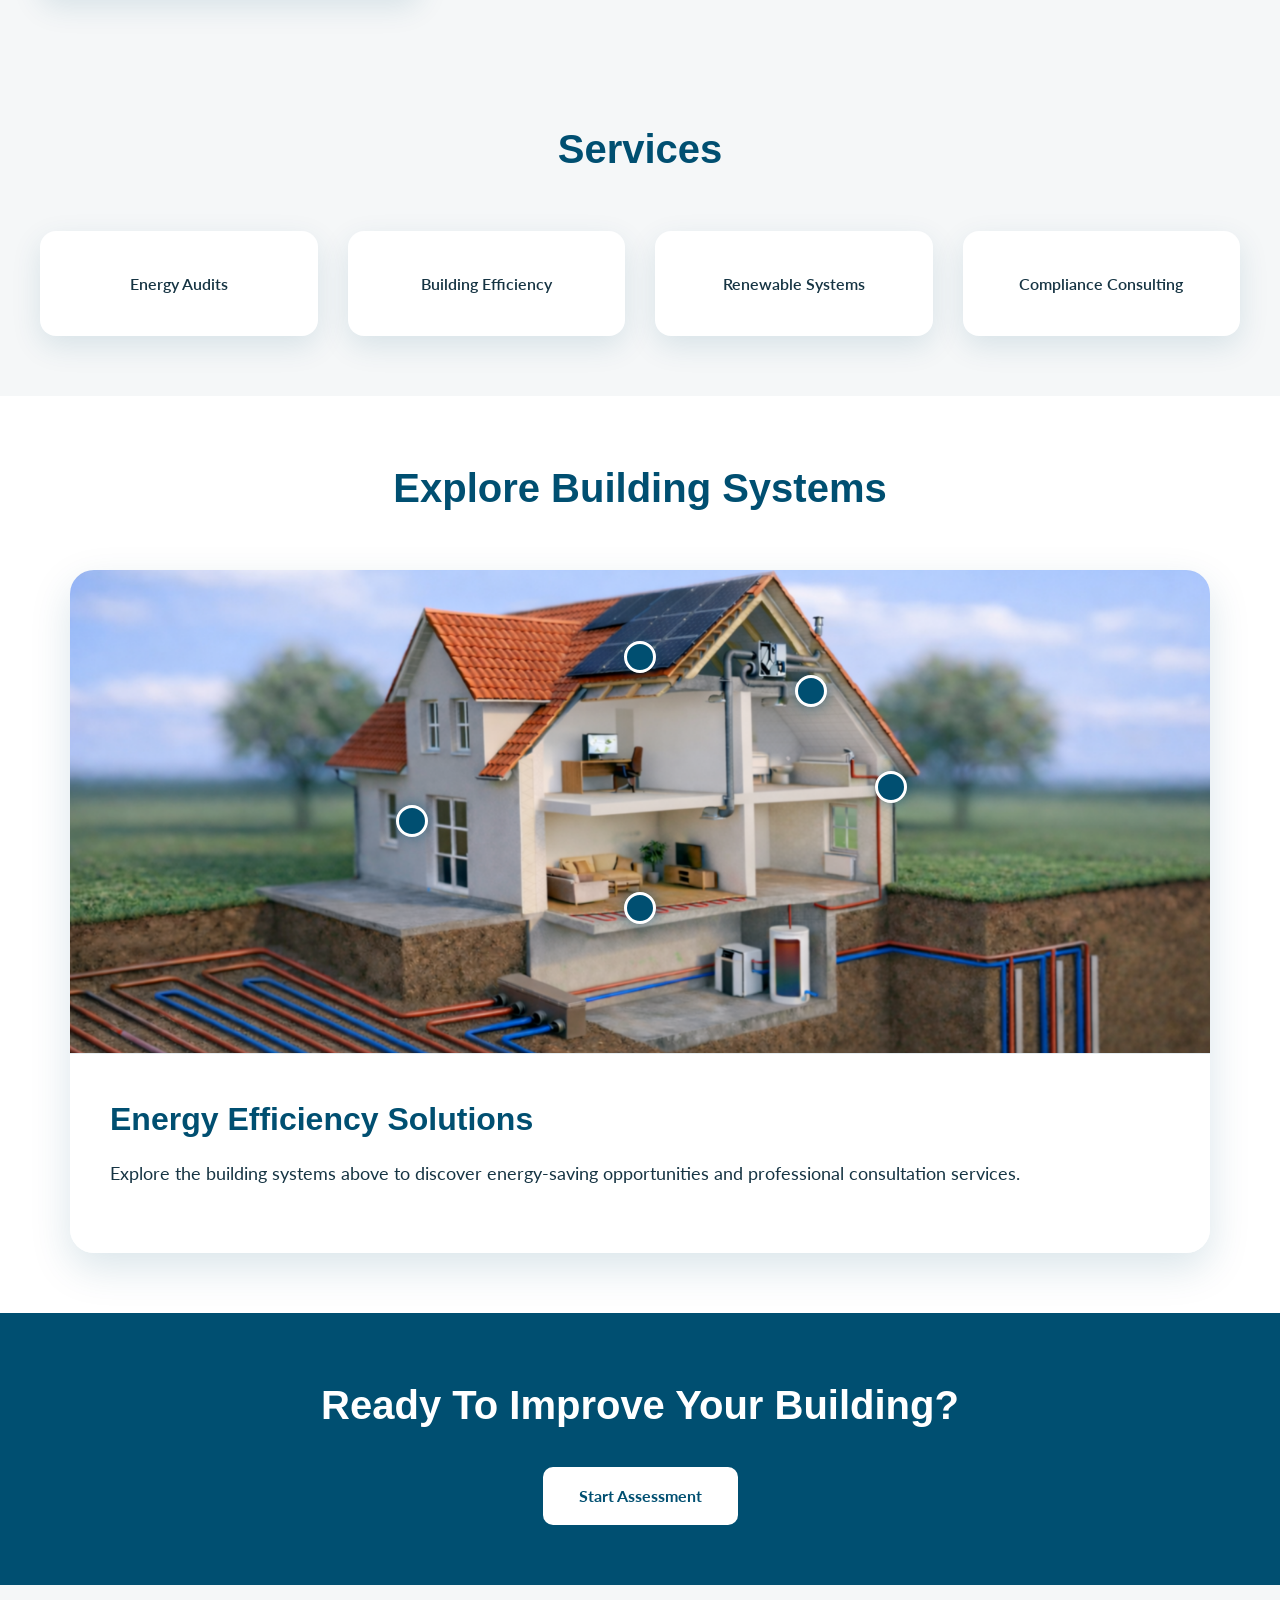
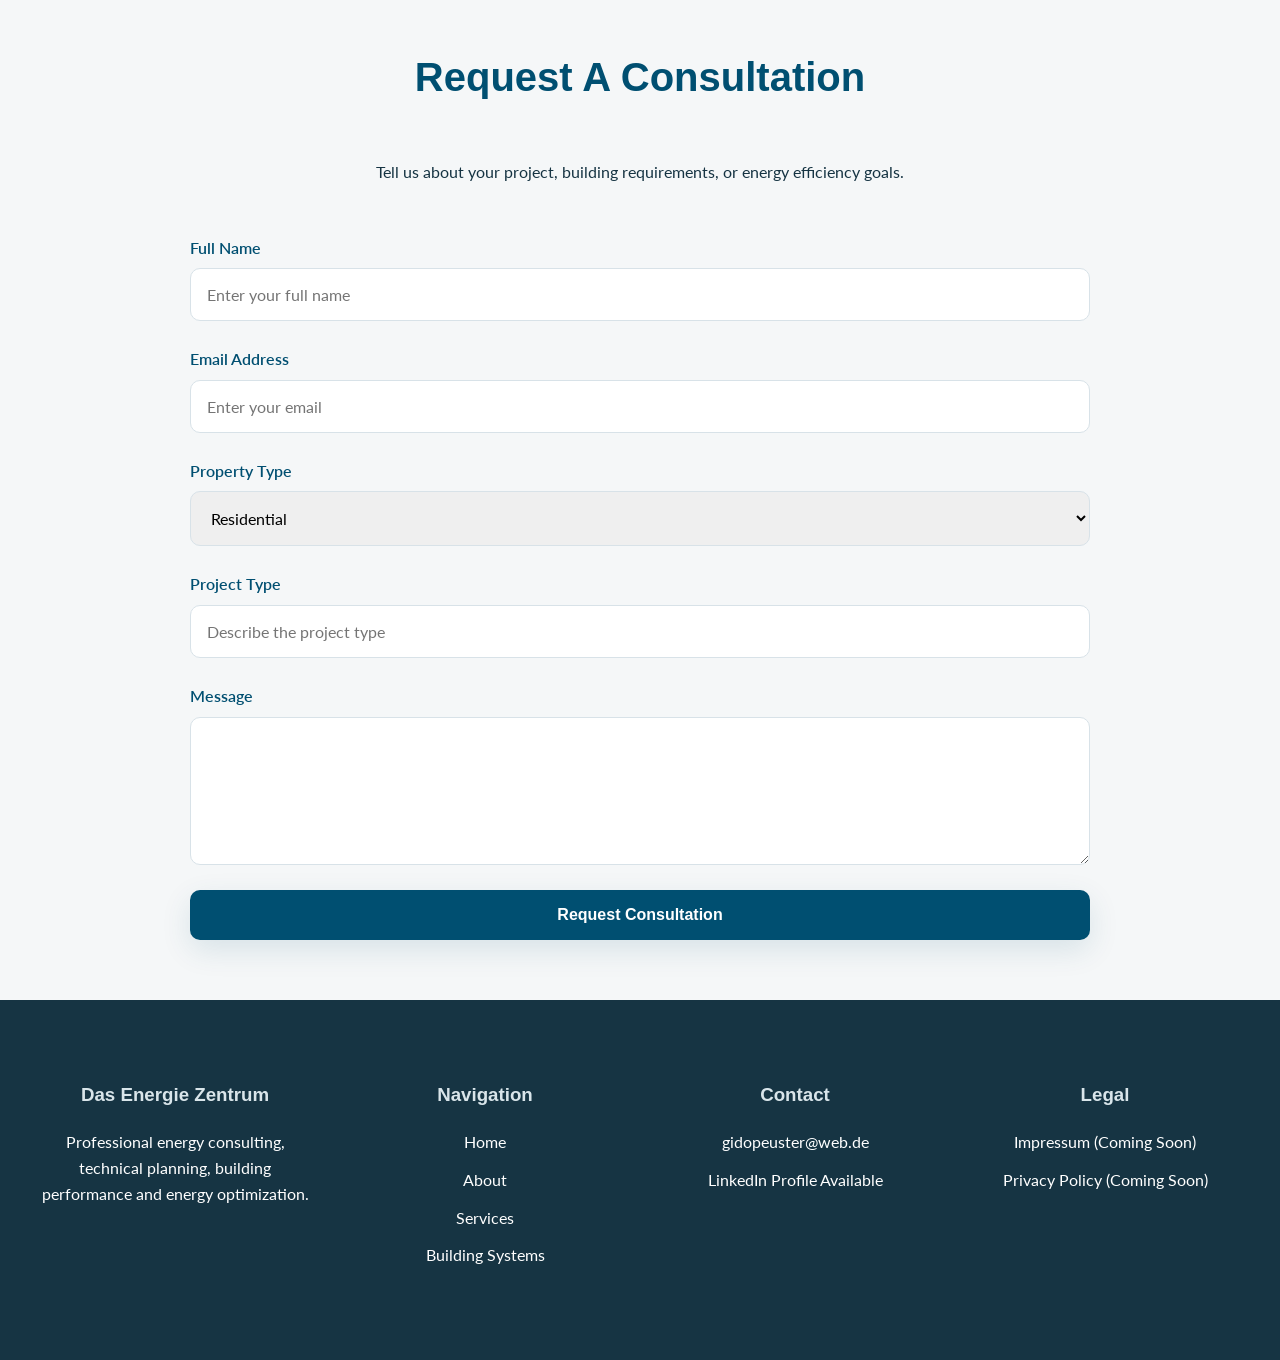
==== commit 85af3d73: "feat: add language switcher foundation" ====
--- a/frontend/web-app/index.html
+++ b/frontend/web-app/index.html
@@ -140,6 +140,30 @@
 
     </ul>
 
+    <!-- =====================================================
+     [11.3.1]
+     Language Switcher
+===================================================== -->
+
+<div
+    class="language-switcher">
+
+    <button
+        class="language-button active-language">
+
+        DE
+
+    </button>
+
+    <button
+        class="language-button">
+
+        EN
+
+    </button>
+
+</div>
+
 </nav>
 
     <!-- [9.4.1] -->
@@ -559,6 +583,217 @@
             </a>
 
         </section>
+
+        <!-- =====================================================
+     [11.1.1]
+     CONSULTATION REQUEST SECTION
+===================================================== -->
+
+<section
+    id="consultation"
+    class="consultation-section">
+
+    <!-- =====================================================
+         [11.1.2]
+         Section Heading
+    ===================================================== -->
+
+    <div
+        class="consultation-header">
+
+        <h2>
+
+            Request A Consultation
+
+        </h2>
+
+        <p>
+
+            Tell us about your project,
+            building requirements,
+            or energy efficiency goals.
+
+        </p>
+
+    </div>
+
+    <!-- =====================================================
+         [11.1.3]
+         Consultation Form
+    ===================================================== -->
+
+    <form
+        class="consultation-form">
+
+        <!-- =====================================================
+             [11.1.4]
+             Full Name
+        ===================================================== -->
+
+        <div
+            class="form-group">
+
+            <label
+                for="full-name">
+
+                Full Name
+
+            </label>
+
+            <input
+                id="full-name"
+                type="text"
+                placeholder="Enter your full name">
+
+        </div>
+
+        <!-- =====================================================
+             [11.1.5]
+             Email Address
+        ===================================================== -->
+
+        <div
+            class="form-group">
+
+            <label
+                for="email">
+
+                Email Address
+
+            </label>
+
+            <input
+                id="email"
+                type="email"
+                placeholder="Enter your email">
+
+        </div>
+
+        <!-- =====================================================
+             [11.1.6]
+             Property Type
+        ===================================================== -->
+
+        <div
+            class="form-group">
+
+            <label
+                for="property-type">
+
+                Property Type
+
+            </label>
+
+            <select
+                id="property-type">
+
+                <option>
+
+                    Residential
+
+                </option>
+
+                <option>
+
+                    Commercial
+
+                </option>
+
+                <option>
+
+                    Developer
+
+                </option>
+
+                <option>
+
+                    Government
+
+                </option>
+
+                <option>
+
+                    Other
+
+                </option>
+
+            </select>
+
+        </div>
+
+        <!-- =====================================================
+             [11.1.7]
+             Project Type
+        ===================================================== -->
+
+        <div
+            class="form-group">
+
+            <label
+                for="project-type">
+
+                Project Type
+
+            </label>
+
+            <input
+                id="project-type"
+                type="text"
+                placeholder="Describe the project type">
+
+        </div>
+
+        <!-- =====================================================
+             [11.1.8]
+             Message
+        ===================================================== -->
+
+        <div
+            class="form-group">
+
+            <label
+                for="message">
+
+                Message
+
+            </label>
+
+            <textarea
+                id="message"
+                rows="6"
+                placeholder="Tell us about your project">
+
+            </textarea>
+
+        </div>
+
+        <!-- =====================================================
+             [11.1.9]
+             Submit Button
+        ===================================================== -->
+
+        <button
+            type="submit"
+            class="primary-button">
+
+            Request Consultation
+
+        </button>
+
+        <!-- =====================================================
+             [11.1.10]
+             Future Integrations
+        ===================================================== -->
+
+        <!-- Future CRM Integration -->
+
+        <!-- Future Email Automation -->
+
+        <!-- Future Lead Scoring -->
+
+    </form>
+
+</section>
 <!-- =====================================================
      [10.4.1]
      PROFESSIONAL FOOTER
--- a/frontend/web-app/css/landing-page.css
+++ b/frontend/web-app/css/landing-page.css
@@ -1129,6 +1129,94 @@
 }
 
 /* =====================================================
+   [11.3.2]
+   LANGUAGE SWITCHER CONTAINER
+===================================================== */
+
+.language-switcher {
+
+    display:
+        flex;
+
+    align-items:
+        center;
+
+    gap:
+        8px;
+}
+
+/* =====================================================
+   [11.3.3]
+   LANGUAGE BUTTON
+===================================================== */
+
+.language-button {
+
+    background:
+        transparent;
+
+    border:
+        1px solid
+        rgba(
+            0,
+            79,
+            113,
+            0.2
+        );
+
+    color:
+        var(--dez-primary);
+
+    padding:
+        8px 12px;
+
+    border-radius:
+        8px;
+
+    cursor:
+        pointer;
+
+    font-size:
+        0.9rem;
+
+    font-weight:
+        600;
+
+    transition:
+        all 0.3s ease;
+}
+
+/* =====================================================
+   [11.3.4]
+   LANGUAGE BUTTON HOVER
+===================================================== */
+
+.language-button:hover {
+
+    background:
+        rgba(
+            0,
+            79,
+            113,
+            0.08
+        );
+}
+
+/* =====================================================
+   [11.3.5]
+   ACTIVE LANGUAGE
+===================================================== */
+
+.active-language {
+
+    background:
+        var(--dez-primary);
+
+    color:
+        white;
+}
+
+/* =====================================================
    [10.6.6]
    MOBILE MENU BUTTON
 ===================================================== */
@@ -1205,6 +1293,21 @@
         font-size:
             1rem;
     }
+
+    /* =====================================================
+   [11.3.6]
+   MOBILE LANGUAGE SWITCHER
+===================================================== */
+
+.language-switcher {
+
+    margin-top:
+        20px;
+
+    justify-content:
+        center;
+}
+
 }
 
 /* =====================================================
@@ -1751,4 +1854,143 @@
         height:
             16px;
     }
+}
+
+/* =====================================================
+   [11.1.11]
+   CONSULTATION SECTION
+===================================================== */
+
+.consultation-section {
+
+    background:
+        var(--dez-light-gray);
+}
+
+/* =====================================================
+   [11.1.12]
+   HEADER
+===================================================== */
+
+.consultation-header {
+
+    max-width:
+        800px;
+
+    margin:
+        0 auto 50px auto;
+
+    text-align:
+        center;
+}
+
+/* =====================================================
+   [11.1.13]
+   FORM
+===================================================== */
+
+.consultation-form {
+
+    max-width:
+        900px;
+
+    margin:
+        0 auto;
+
+    display:
+        grid;
+
+    gap:
+        25px;
+}
+
+/* =====================================================
+   [11.1.14]
+   FORM GROUP
+===================================================== */
+
+.form-group {
+
+    display:
+        flex;
+
+    flex-direction:
+        column;
+}
+
+/* =====================================================
+   [11.1.15]
+   LABELS
+===================================================== */
+
+.form-group label {
+
+    font-weight:
+        600;
+
+    margin-bottom:
+        8px;
+
+    color:
+        var(--dez-primary);
+}
+
+/* =====================================================
+   [11.1.16]
+   INPUTS
+===================================================== */
+
+.form-group input,
+.form-group select,
+.form-group textarea {
+
+    padding:
+        16px;
+
+    border:
+        1px solid #d8e2e8;
+
+    border-radius:
+        10px;
+
+    font-size:
+        1rem;
+
+    font-family:
+        inherit;
+}
+
+/* =====================================================
+   [11.1.17]
+   FOCUS STATES
+===================================================== */
+
+.form-group input:focus,
+.form-group select:focus,
+.form-group textarea:focus {
+
+    outline:
+        none;
+
+    border-color:
+        var(--dez-primary);
+
+    box-shadow:
+        0 0 0 3px rgba(
+            0,
+            79,
+            113,
+            0.15
+        );
+}
+
+/* =====================================================
+   [11.1.18]
+   TEXTAREA
+===================================================== */
+
+.form-group textarea {
+
+    resize:
+        vertical;
 }
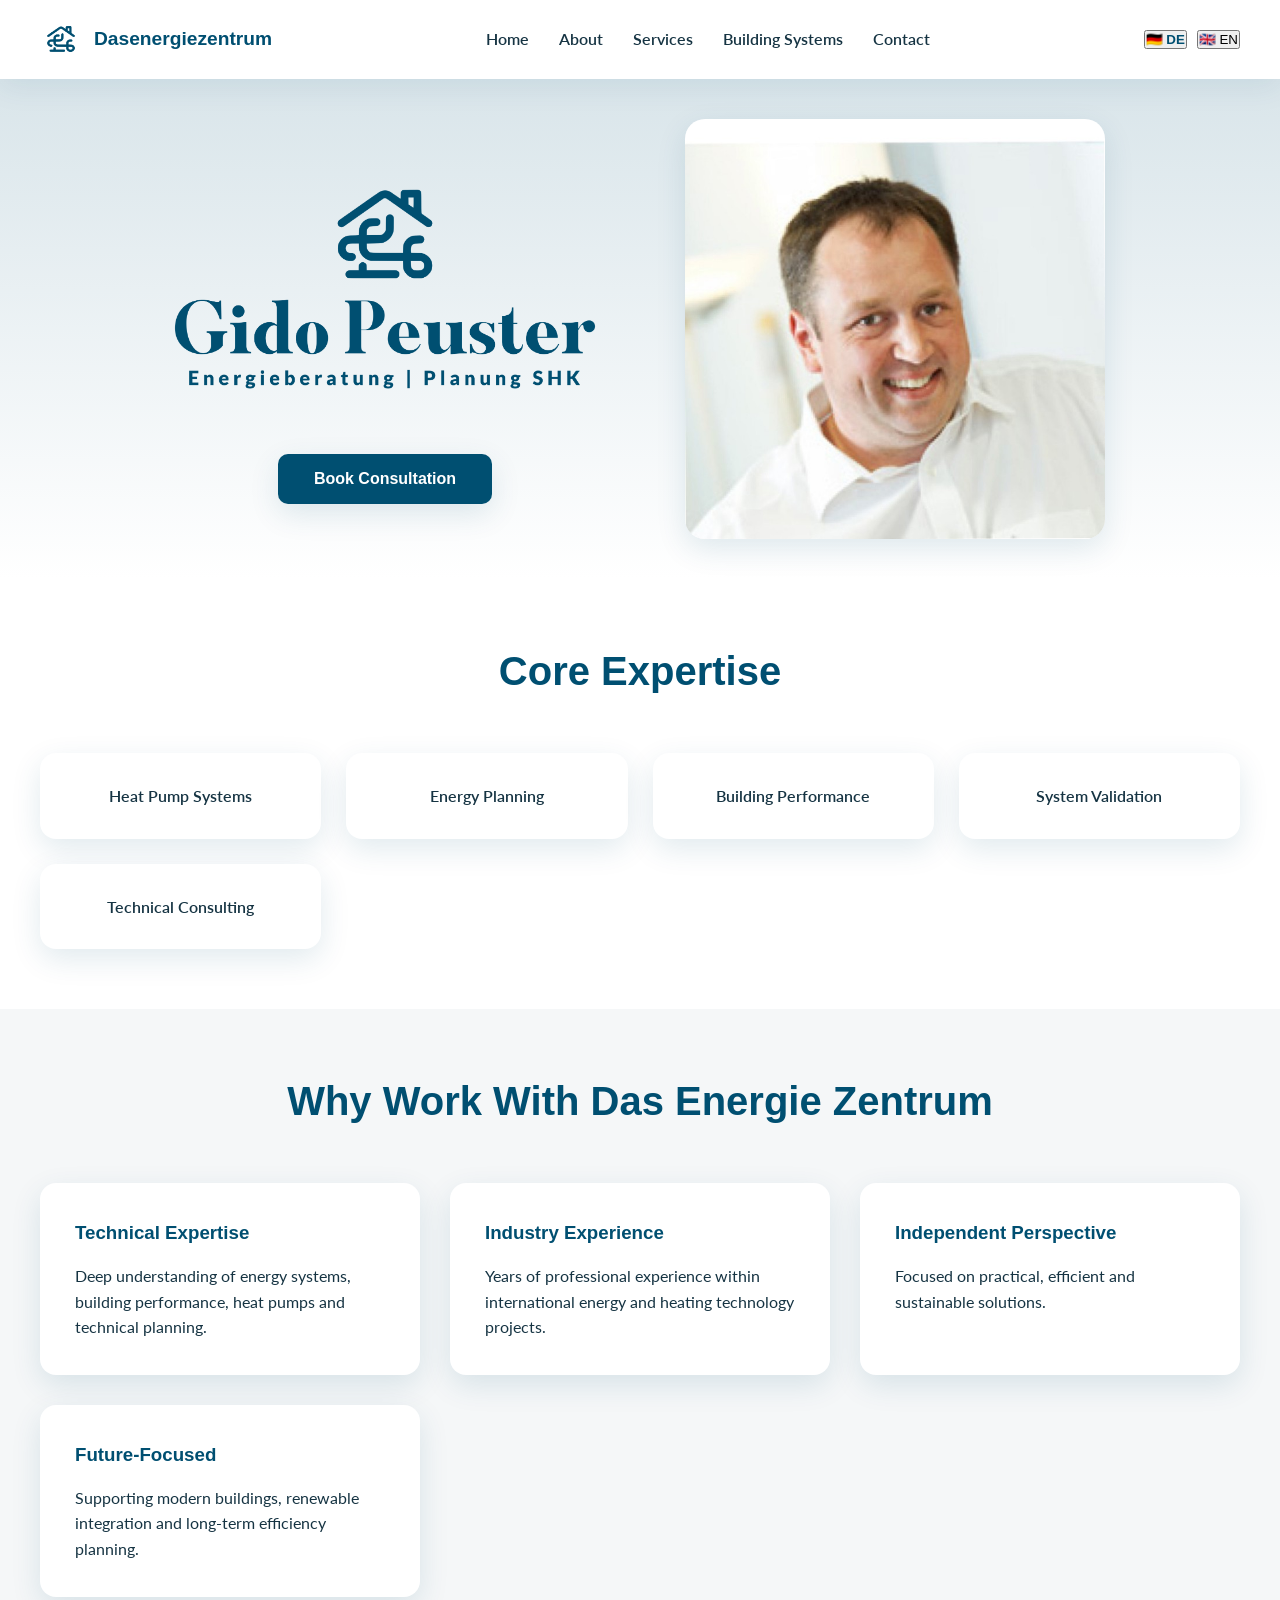
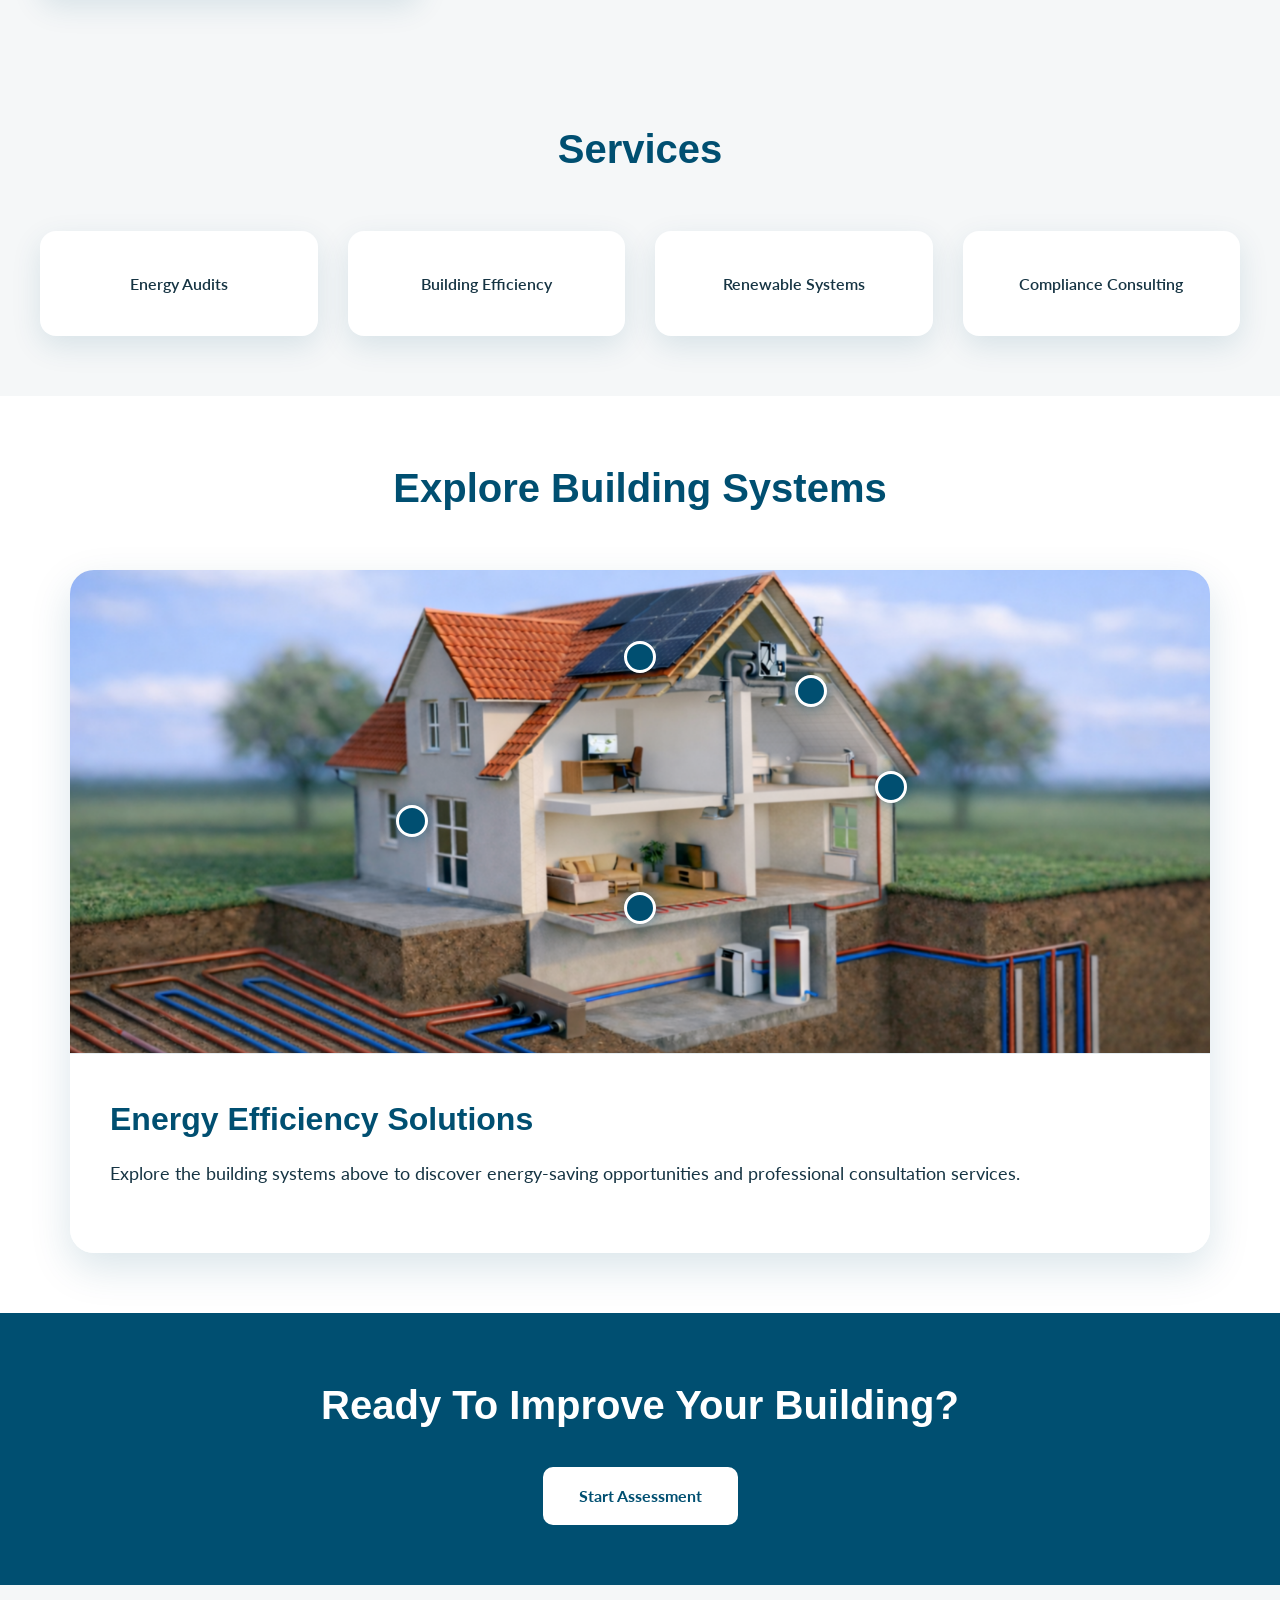
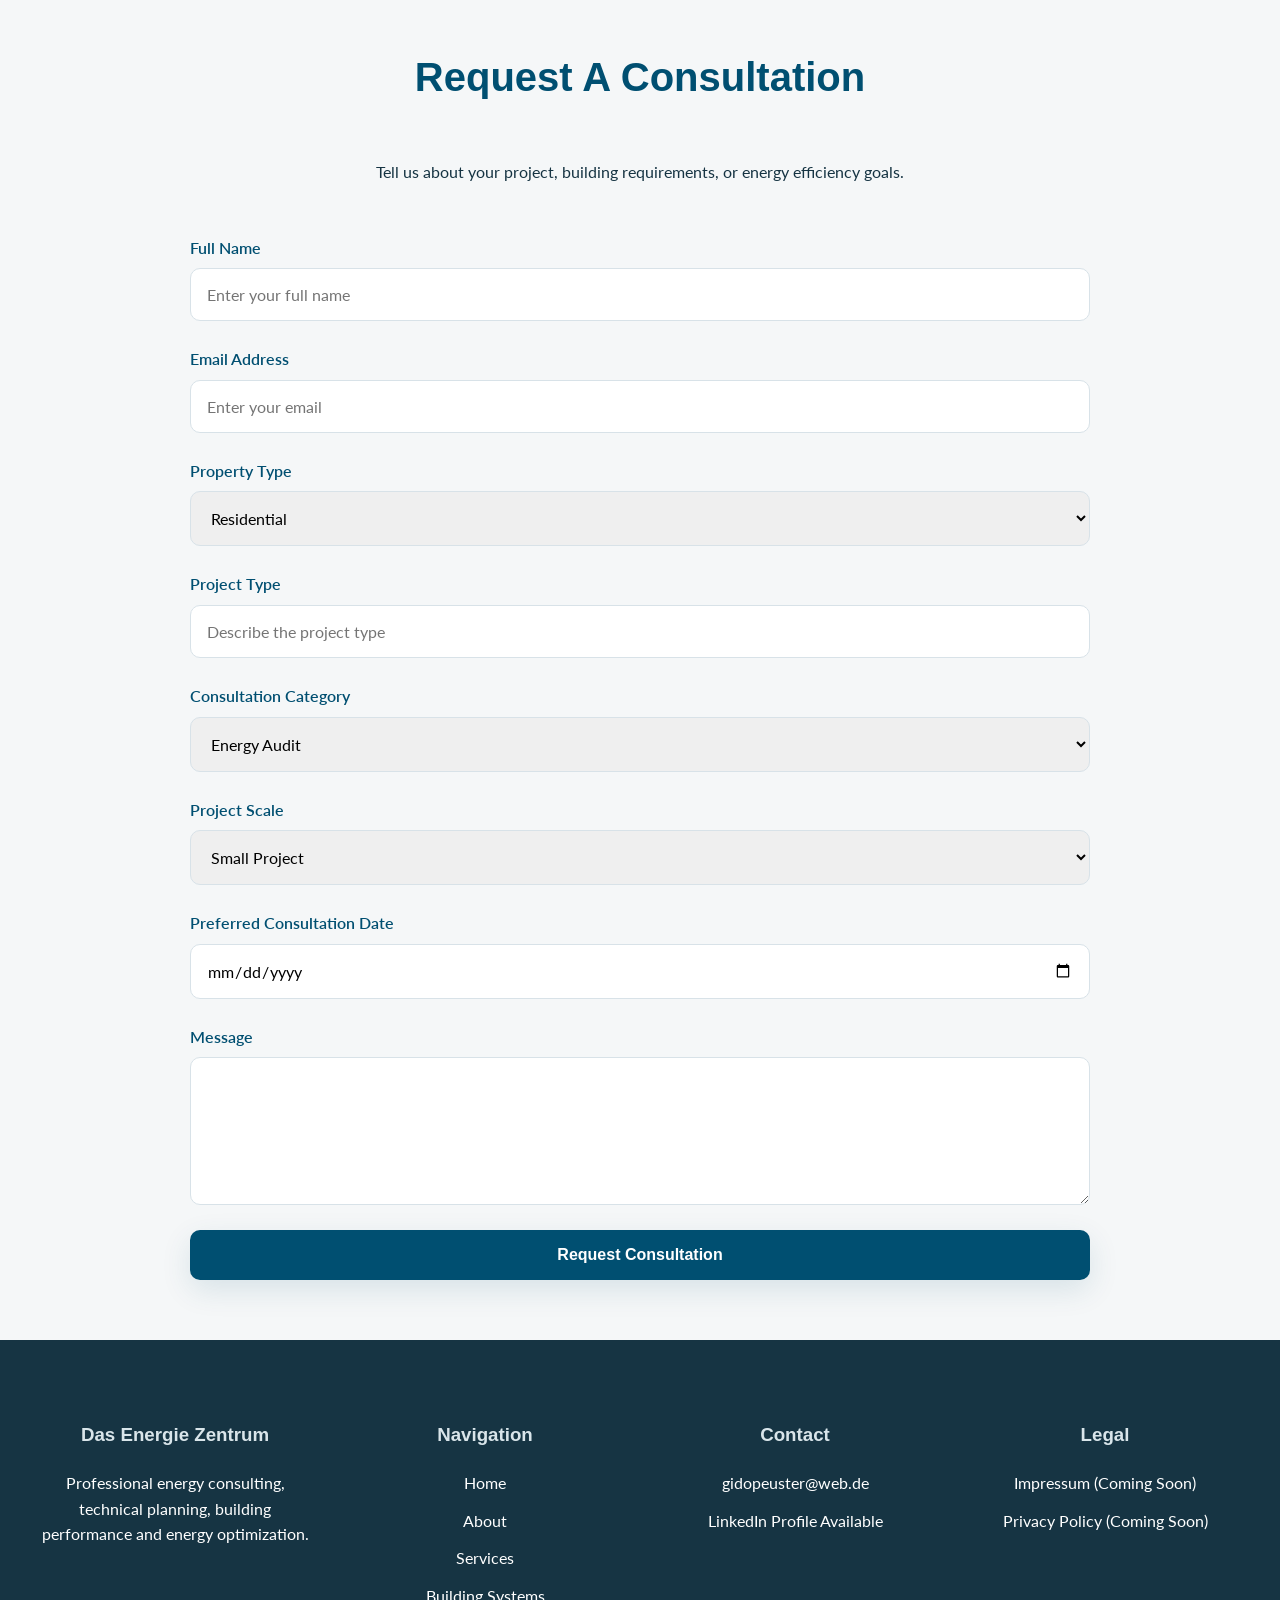
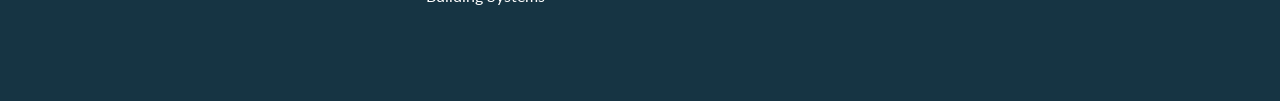
==== commit 7dd48e69: "feat: implement lead qualification layer" ====
--- a/frontend/web-app/index.html
+++ b/frontend/web-app/index.html
@@ -140,7 +140,7 @@
 
     </ul>
 
-    <!-- =====================================================
+<!-- =====================================================
      [11.3.1]
      Language Switcher
 ===================================================== -->
@@ -151,14 +151,14 @@
     <button
         class="language-button active-language">
 
-        DE
+        🇩🇪 DE
 
     </button>
 
     <button
         class="language-button">
 
-        EN
+         🇬🇧 EN
 
     </button>
 
@@ -744,6 +744,131 @@
         </div>
 
         <!-- =====================================================
+     [11.4.1]
+     Consultation Category
+===================================================== -->
+
+<div
+    class="form-group">
+
+    <label
+        for="consultation-category">
+
+        Consultation Category
+
+    </label>
+
+    <select
+        id="consultation-category">
+
+        <option>
+
+            Energy Audit
+
+        </option>
+
+        <option>
+
+            Heat Pump Planning
+
+        </option>
+
+        <option>
+
+            Building Performance
+
+        </option>
+
+        <option>
+
+            Technical Planning
+
+        </option>
+
+        <option>
+
+            Compliance Consulting
+
+        </option>
+
+        <option>
+
+            General Consultation
+
+        </option>
+
+    </select>
+
+</div>
+
+<!-- =====================================================
+     [11.4.2]
+     Project Scale
+===================================================== -->
+
+<div
+    class="form-group">
+
+    <label
+        for="project-scale">
+
+        Project Scale
+
+    </label>
+
+    <select
+        id="project-scale">
+
+        <option>
+
+            Small Project
+
+        </option>
+
+        <option>
+
+            Medium Project
+
+        </option>
+
+        <option>
+
+            Large Project
+
+        </option>
+
+        <option>
+
+            Enterprise Project
+
+        </option>
+
+    </select>
+
+</div>
+
+<!-- =====================================================
+     [11.4.3]
+     Preferred Consultation Date
+===================================================== -->
+
+<div
+    class="form-group">
+
+    <label
+        for="consultation-date">
+
+        Preferred Consultation Date
+
+    </label>
+
+    <input
+        id="consultation-date"
+        type="date">
+
+</div>
+
+        <!-- =====================================================
              [11.1.8]
              Message
         ===================================================== -->
@@ -791,6 +916,18 @@
 
         <!-- Future Lead Scoring -->
 
+       <!-- =====================================================
+     [11.4.4]
+     Future Lead Qualification
+
+     Future CRM Routing
+
+     Future Lead Scoring
+
+     Future Priority Assignment
+
+===================================================== --> 
+
     </form>
 
 </section>
--- a/frontend/web-app/css/landing-page.css
+++ b/frontend/web-app/css/landing-page.css
@@ -1129,8 +1129,8 @@
 }
 
 /* =====================================================
-   [11.3.2]
-   LANGUAGE SWITCHER CONTAINER
+   [10.8.2]
+   LANGUAGE SWITCHER
 ===================================================== */
 
 .language-switcher {
@@ -1142,78 +1142,61 @@
         center;
 
     gap:
-        8px;
-}
-
-/* =====================================================
-   [11.3.3]
+        10px;
+}
+
+/* =====================================================
+   [10.8.3]
    LANGUAGE BUTTON
 ===================================================== */
 
-.language-button {
+.language-option {
 
     background:
         transparent;
 
     border:
-        1px solid
-        rgba(
-            0,
-            79,
-            113,
-            0.2
-        );
-
-    color:
-        var(--dez-primary);
-
-    padding:
-        8px 12px;
-
-    border-radius:
-        8px;
+        none;
 
     cursor:
         pointer;
 
     font-size:
-        0.9rem;
+        0.95rem;
 
     font-weight:
         600;
 
+    color:
+        var(--dez-dark);
+
     transition:
         all 0.3s ease;
 }
 
 /* =====================================================
-   [11.3.4]
-   LANGUAGE BUTTON HOVER
-===================================================== */
-
-.language-button:hover {
-
-    background:
-        rgba(
-            0,
-            79,
-            113,
-            0.08
-        );
-}
-
-/* =====================================================
-   [11.3.5]
+   [10.8.4]
+   HOVER EFFECT
+===================================================== */
+
+.language-option:hover {
+
+    color:
+        var(--dez-primary);
+}
+
+/* =====================================================
+   [10.8.5]
    ACTIVE LANGUAGE
 ===================================================== */
 
 .active-language {
 
-    background:
-        var(--dez-primary);
-
-    color:
-        white;
+    color:
+        var(--dez-primary);
+
+    font-weight:
+        700;
 }
 
 /* =====================================================
@@ -1302,7 +1285,7 @@
 .language-switcher {
 
     margin-top:
-        20px;
+        15px;
 
     justify-content:
         center;
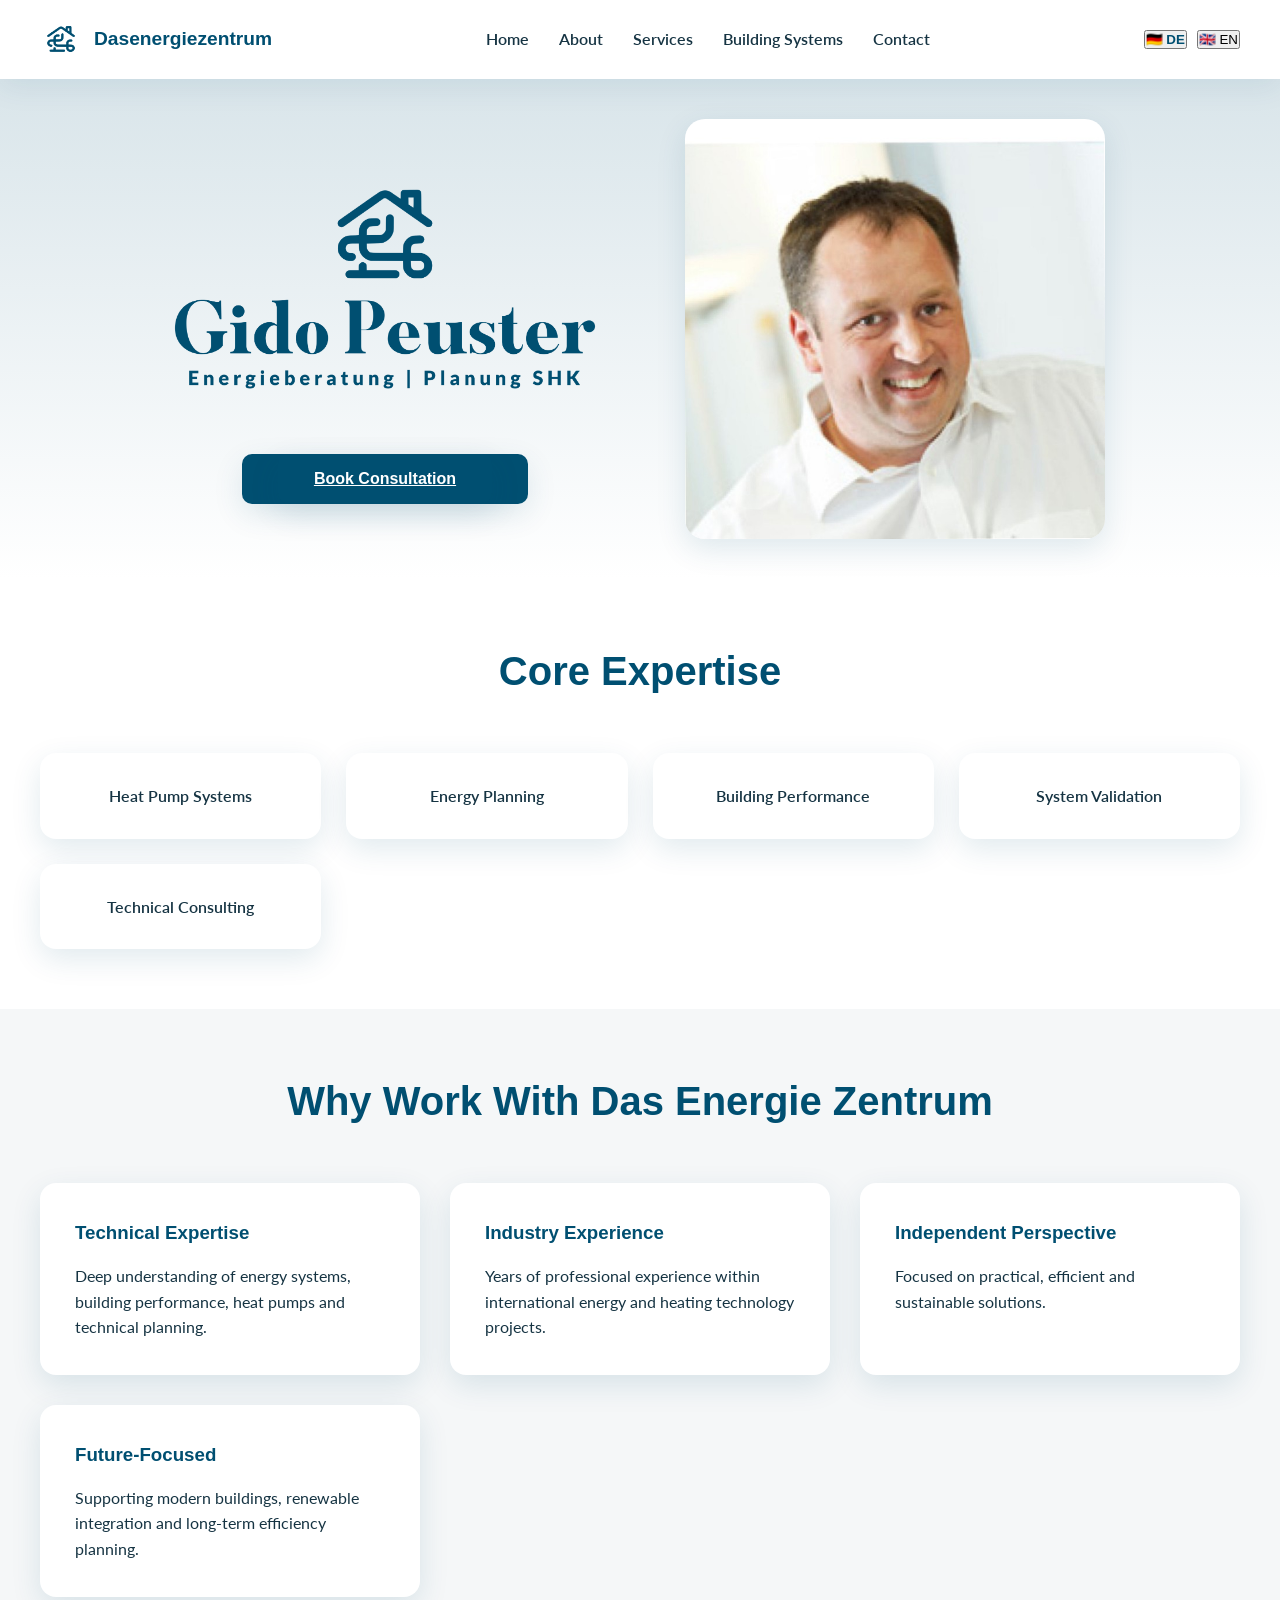
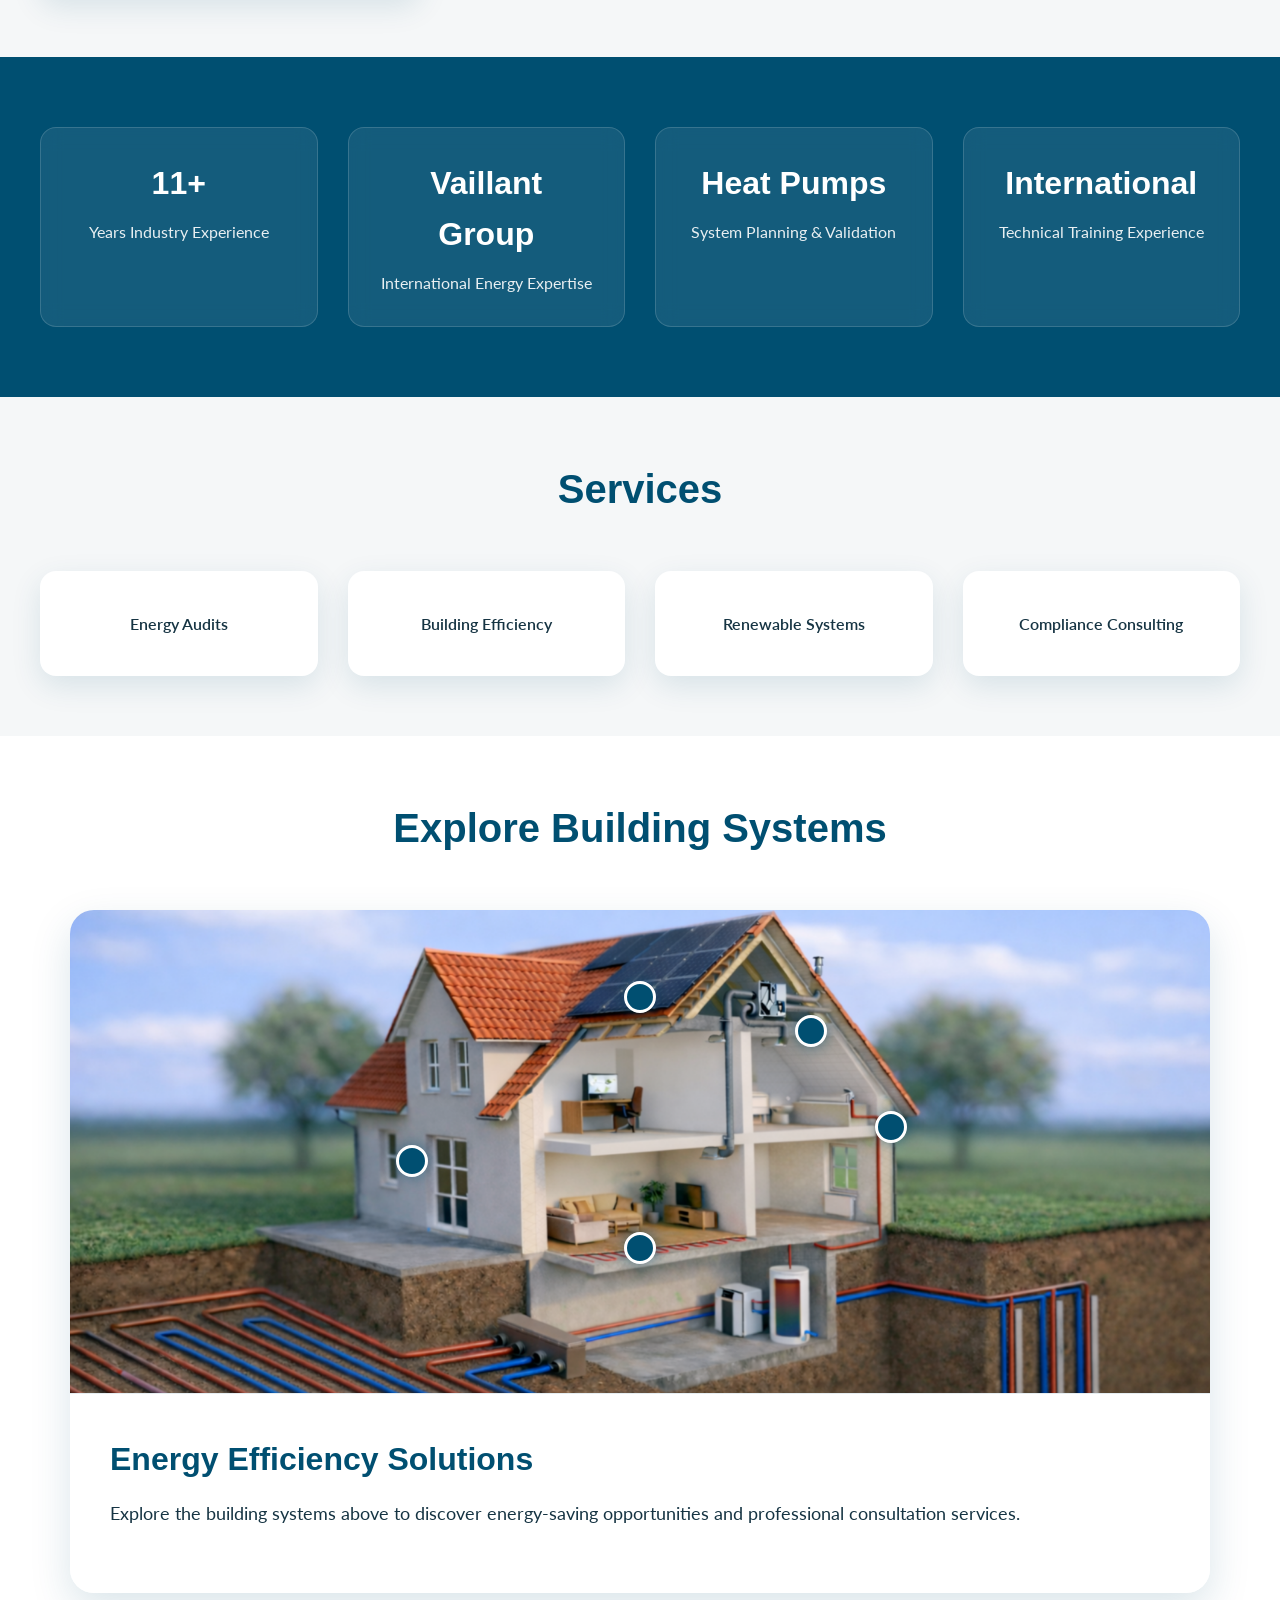
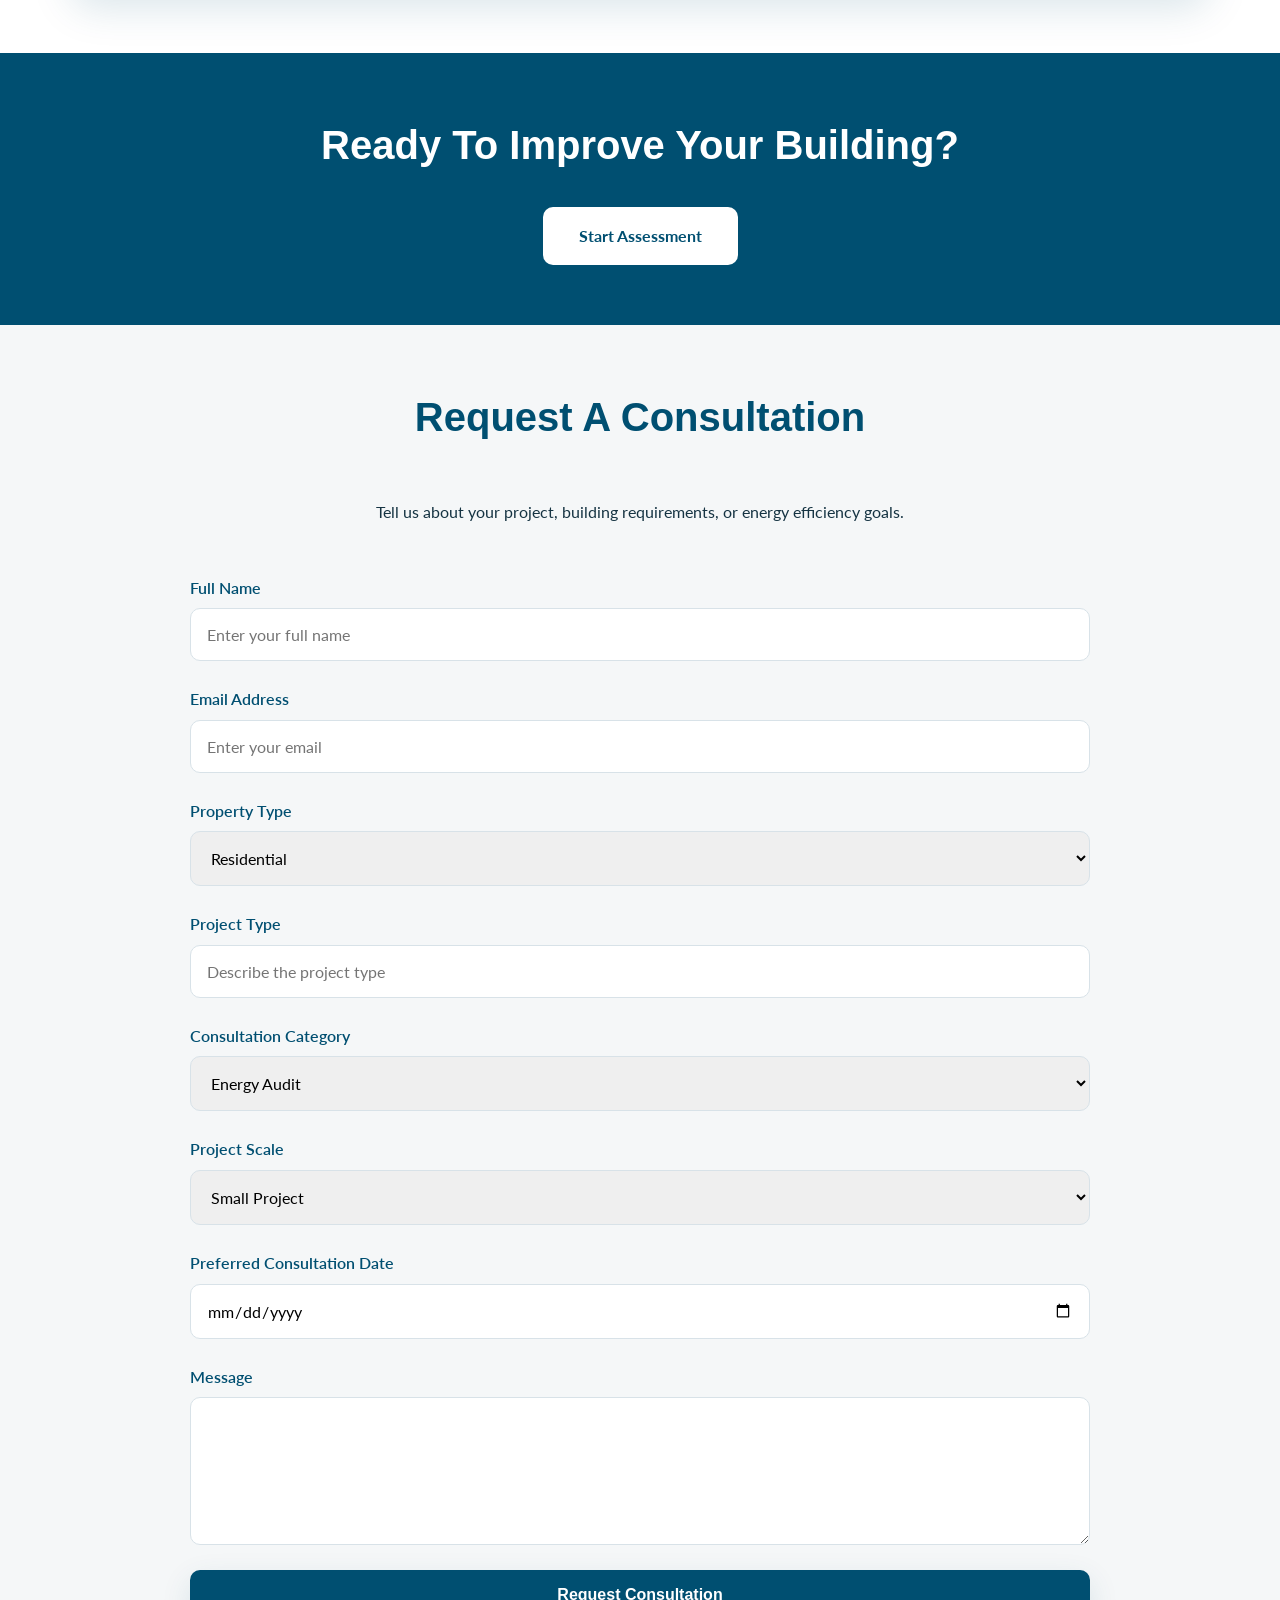
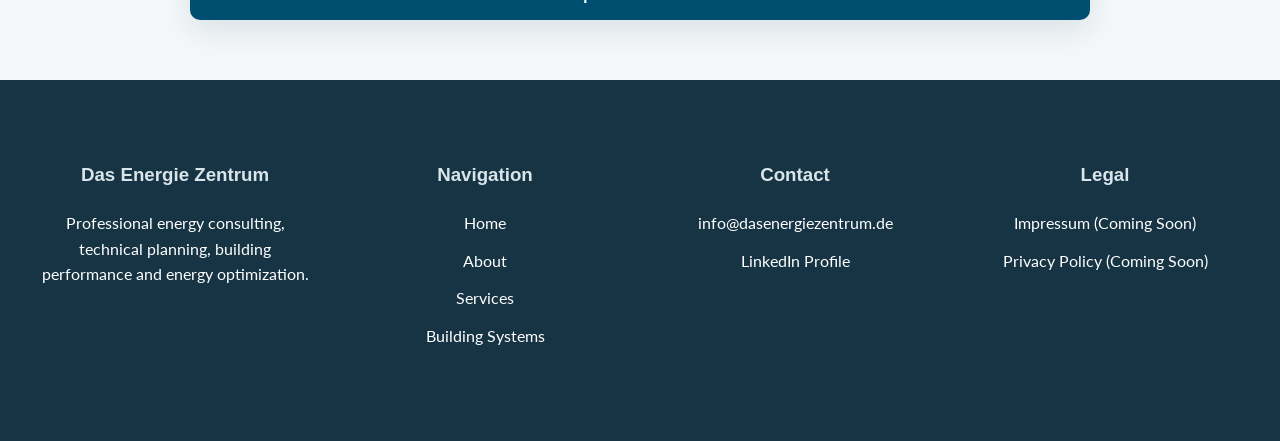
==== commit bece6b9d: "feat: implement consultation form controller architecture" ====
--- a/frontend/web-app/index.html
+++ b/frontend/web-app/index.html
@@ -200,7 +200,13 @@
         <button
             class="primary-button">
 
-            Book Consultation
+            <a
+    href="#contact"
+    class="primary-button">
+
+    Book Consultation
+
+</a>
 
         </button>
 
@@ -240,6 +246,7 @@
 ===================================================== -->
 
 <section
+id="about" 
     class="expertise-section">
 
     <h2>
@@ -432,6 +439,109 @@
     </div>
 
 </section>
+
+<!-- =====================================================
+     [11.5.1]
+     PROFESSIONAL EXPERIENCE BANNER
+===================================================== -->
+
+<section
+    class="experience-banner">
+
+    <div
+        class="experience-grid">
+
+        <!-- =====================================================
+             [11.5.2]
+             Experience Metric
+        ===================================================== -->
+
+        <div
+            class="experience-card">
+
+            <h3>
+
+                11+
+
+            </h3>
+
+            <p>
+
+                Years Industry Experience
+
+            </p>
+
+        </div>
+
+        <!-- =====================================================
+             [11.5.3]
+             Experience Metric
+        ===================================================== -->
+
+        <div
+            class="experience-card">
+
+            <h3>
+
+                Vaillant Group
+
+            </h3>
+
+            <p>
+
+                International Energy Expertise
+
+            </p>
+
+        </div>
+
+        <!-- =====================================================
+             [11.5.4]
+             Experience Metric
+        ===================================================== -->
+
+        <div
+            class="experience-card">
+
+            <h3>
+
+                Heat Pumps
+
+            </h3>
+
+            <p>
+
+                System Planning & Validation
+
+            </p>
+
+        </div>
+
+        <!-- =====================================================
+             [11.5.5]
+             Experience Metric
+        ===================================================== -->
+
+        <div
+            class="experience-card">
+
+            <h3>
+
+                International
+
+            </h3>
+
+            <p>
+
+                Technical Training Experience
+
+            </p>
+
+        </div>
+
+    </div>
+
+</section>
         <!-- ====================================== -->
         <!-- SERVICES SECTION -->
         <!-- ====================================== -->
@@ -590,7 +700,7 @@
 ===================================================== -->
 
 <section
-    id="consultation"
+    id="contact"
     class="consultation-section">
 
     <!-- =====================================================
@@ -1048,13 +1158,19 @@
 
             <p>
 
-                gidopeuster@web.de
+                info@dasenergiezentrum.de
 
             </p>
 
             <p>
 
-                LinkedIn Profile Available
+<a
+    href="https://www.linkedin.com/in/gidopeuster-0159661b3"
+    target="_blank">
+
+    LinkedIn Profile
+
+</a>
 
             </p>
 
--- a/frontend/web-app/css/landing-page.css
+++ b/frontend/web-app/css/landing-page.css
@@ -1477,6 +1477,121 @@
 }
 
 /* =====================================================
+   [11.5.6]
+   EXPERIENCE BANNER
+===================================================== */
+
+.experience-banner {
+
+    background:
+        var(--dez-primary);
+
+    padding:
+        70px 40px;
+}
+
+/* =====================================================
+   [11.5.7]
+   EXPERIENCE GRID
+===================================================== */
+
+.experience-grid {
+
+    max-width:
+        1400px;
+
+    margin:
+        0 auto;
+
+    display:
+        grid;
+
+    grid-template-columns:
+        repeat(
+            auto-fit,
+            minmax(
+                220px,
+                1fr
+            )
+        );
+
+    gap:
+        30px;
+}
+
+/* =====================================================
+   [11.5.8]
+   EXPERIENCE CARD
+===================================================== */
+
+.experience-card {
+
+    background:
+        rgba(
+            255,
+            255,
+            255,
+            0.08
+        );
+
+    border:
+        1px solid rgba(
+            255,
+            255,
+            255,
+            0.15
+        );
+
+    border-radius:
+        16px;
+
+    padding:
+        30px;
+
+    text-align:
+        center;
+
+    backdrop-filter:
+        blur(10px);
+}
+
+/* =====================================================
+   [11.5.9]
+   EXPERIENCE TITLE
+===================================================== */
+
+.experience-card h3 {
+
+    color:
+        white;
+
+    font-size:
+        2rem;
+
+    margin-bottom:
+        10px;
+}
+
+/* =====================================================
+   [11.5.10]
+   EXPERIENCE DESCRIPTION
+===================================================== */
+
+.experience-card p {
+
+    color:
+        rgba(
+            255,
+            255,
+            255,
+            0.9
+        );
+
+    margin:
+        0;
+}
+
+/* =====================================================
    [10.4.7]
    PROFESSIONAL FOOTER
 ===================================================== */
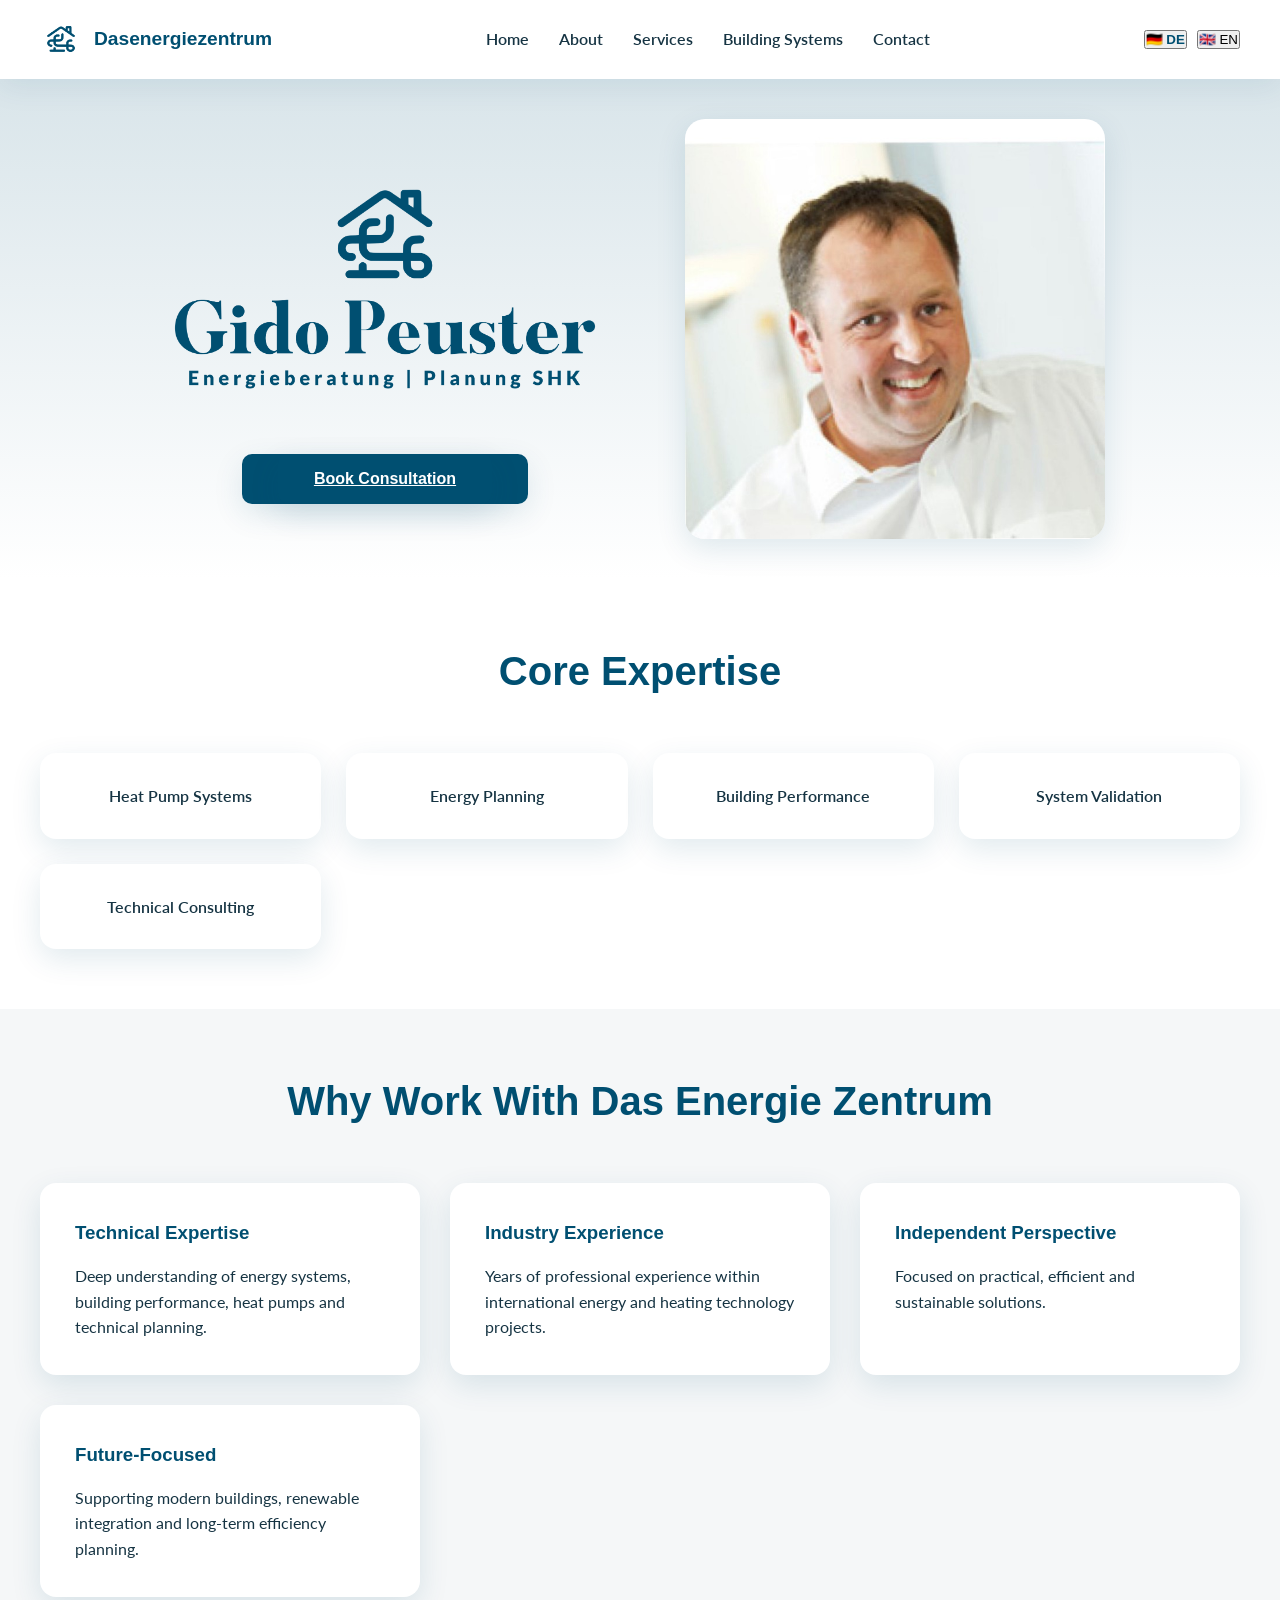
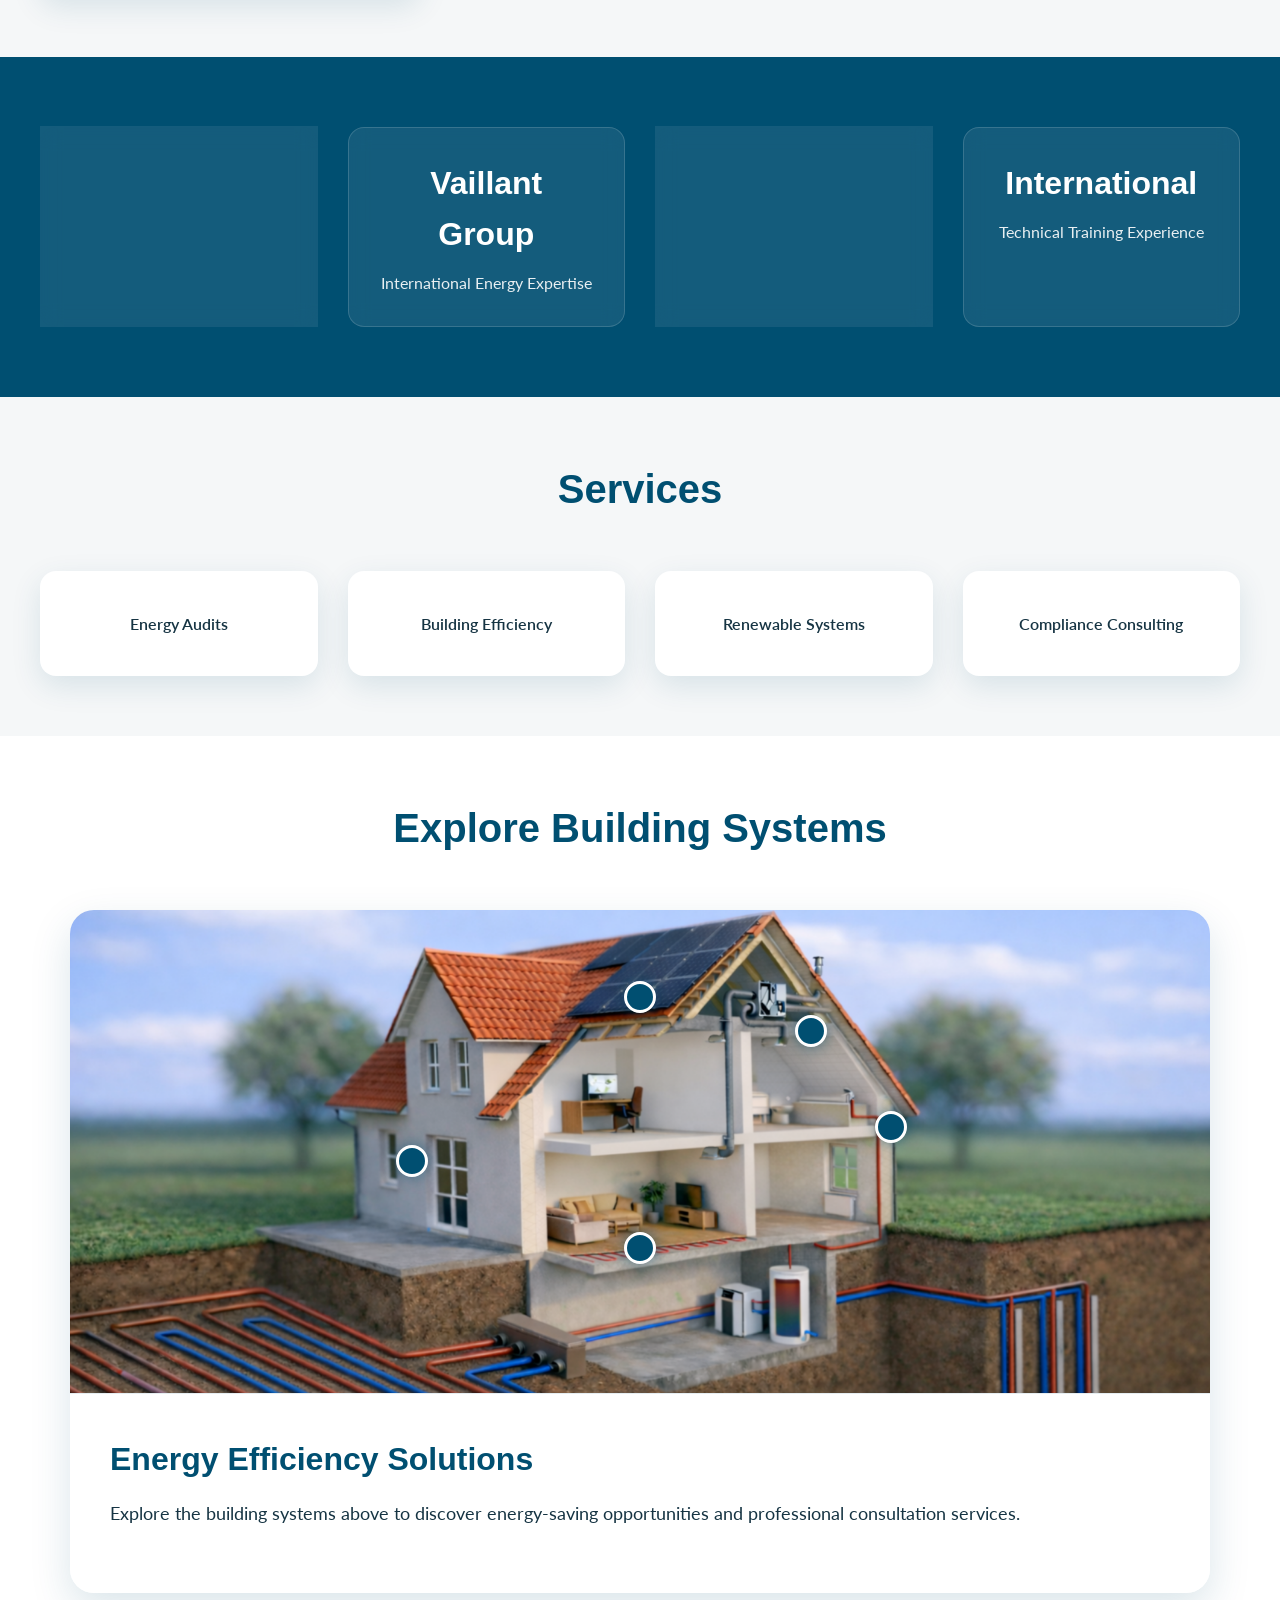
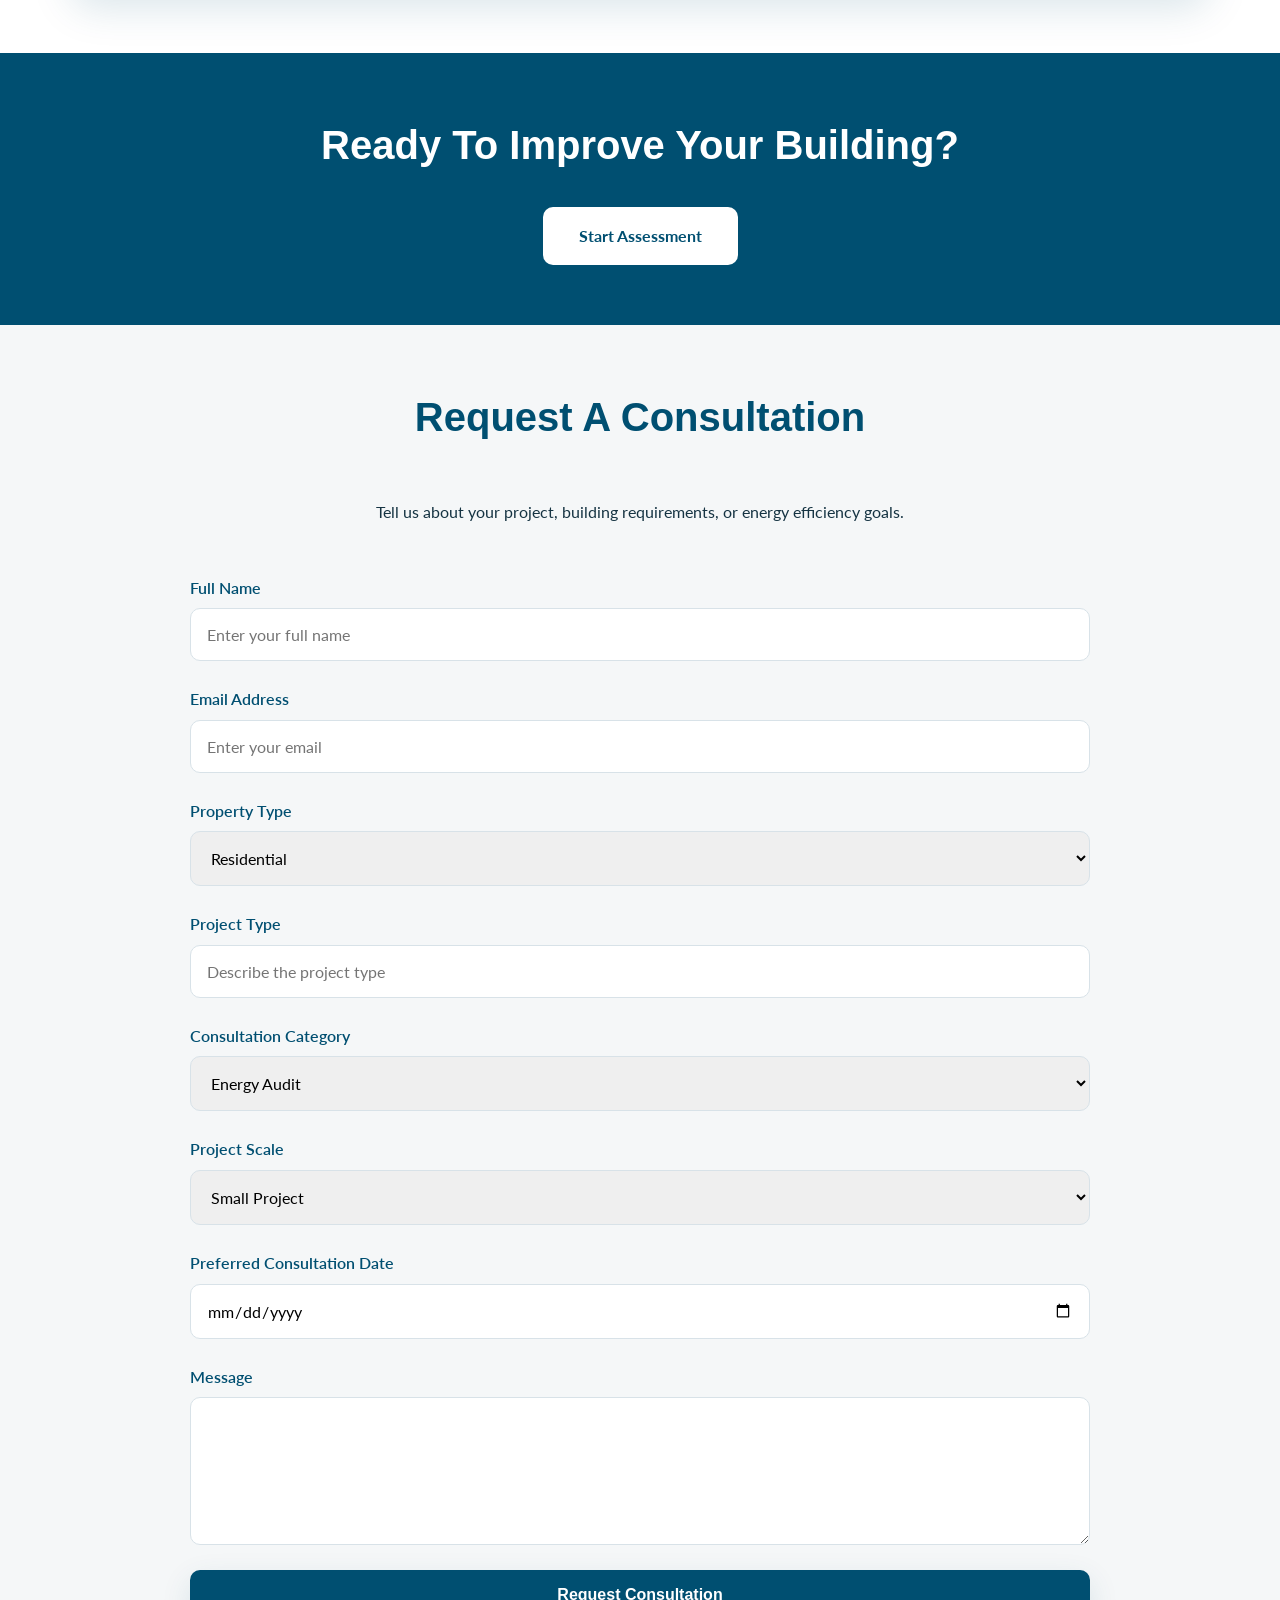
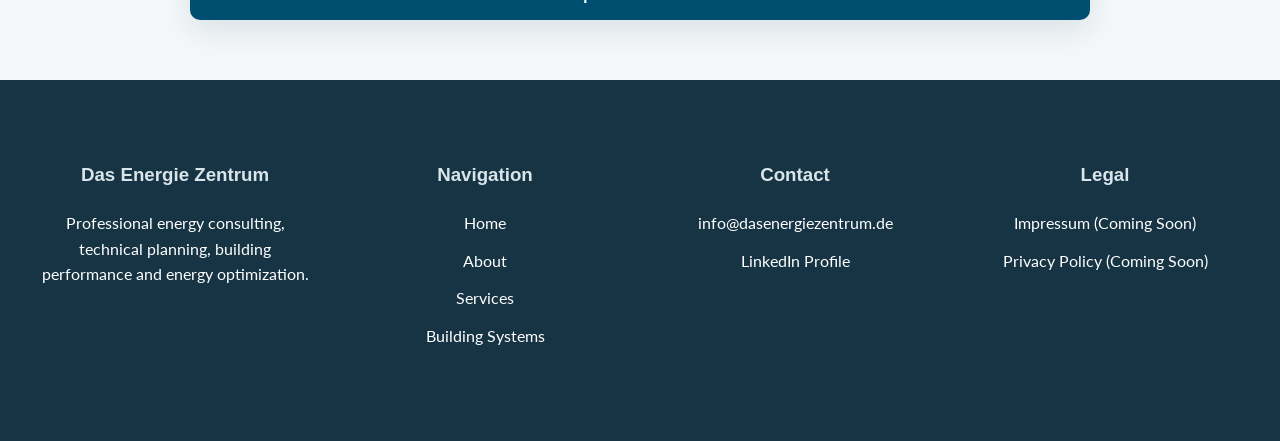
==== commit d389d535: "feat: implement professional validation feedback system" ====
--- a/frontend/web-app/index.html
+++ b/frontend/web-app/index.html
@@ -736,6 +736,17 @@
         class="consultation-form">
 
         <!-- =====================================================
+     [12.3.1]
+     Validation Feedback Area
+===================================================== -->
+
+<div
+    id="form-feedback"
+    class="form-feedback">
+
+</div>
+
+        <!-- =====================================================
              [11.1.4]
              Full Name
         ===================================================== -->
--- a/frontend/web-app/css/landing-page.css
+++ b/frontend/web-app/css/landing-page.css
@@ -2091,4 +2091,67 @@
 
     resize:
         vertical;
+}
+
+/* =====================================================
+   [12.3.2]
+   FORM FEEDBACK
+===================================================== */
+
+.form-feedback {
+
+    display:
+        none;
+
+    padding:
+        16px;
+
+    border-radius:
+        10px;
+
+    font-weight:
+        600;
+
+    margin-bottom:
+        20px;
+}
+
+/* =====================================================
+   [12.3.3]
+   ERROR STATE
+===================================================== */
+
+.form-feedback.error {
+
+    display:
+        block;
+
+    background:
+        #ffe8e8;
+
+    color:
+        #b10000;
+
+    border:
+        1px solid #ffb8b8;
+}
+
+/* =====================================================
+   [12.3.4]
+   SUCCESS STATE
+===================================================== */
+
+.form-feedback.success {
+
+    display:
+        block;
+
+    background:
+        #e9f8ec;
+
+    color:
+        #0f6b2c;
+
+    border:
+        1px solid #bfe6c7;
 }
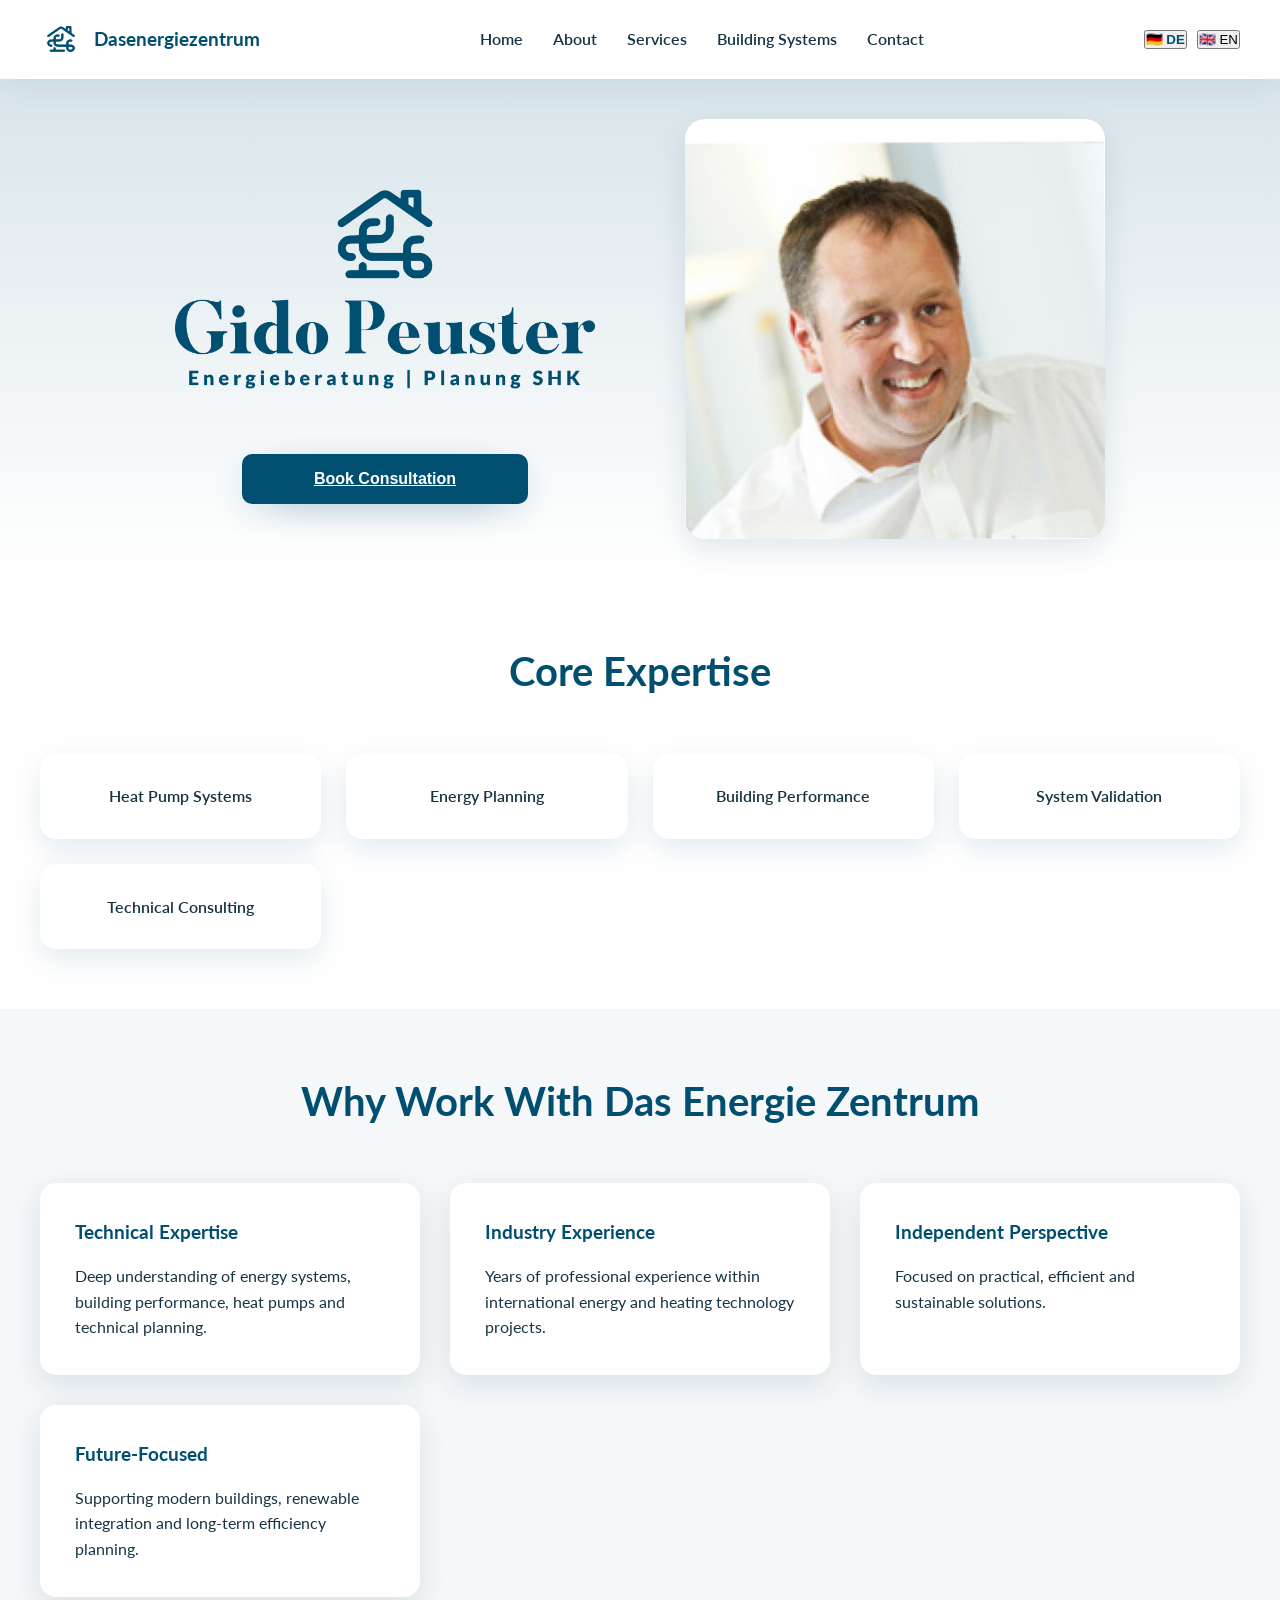
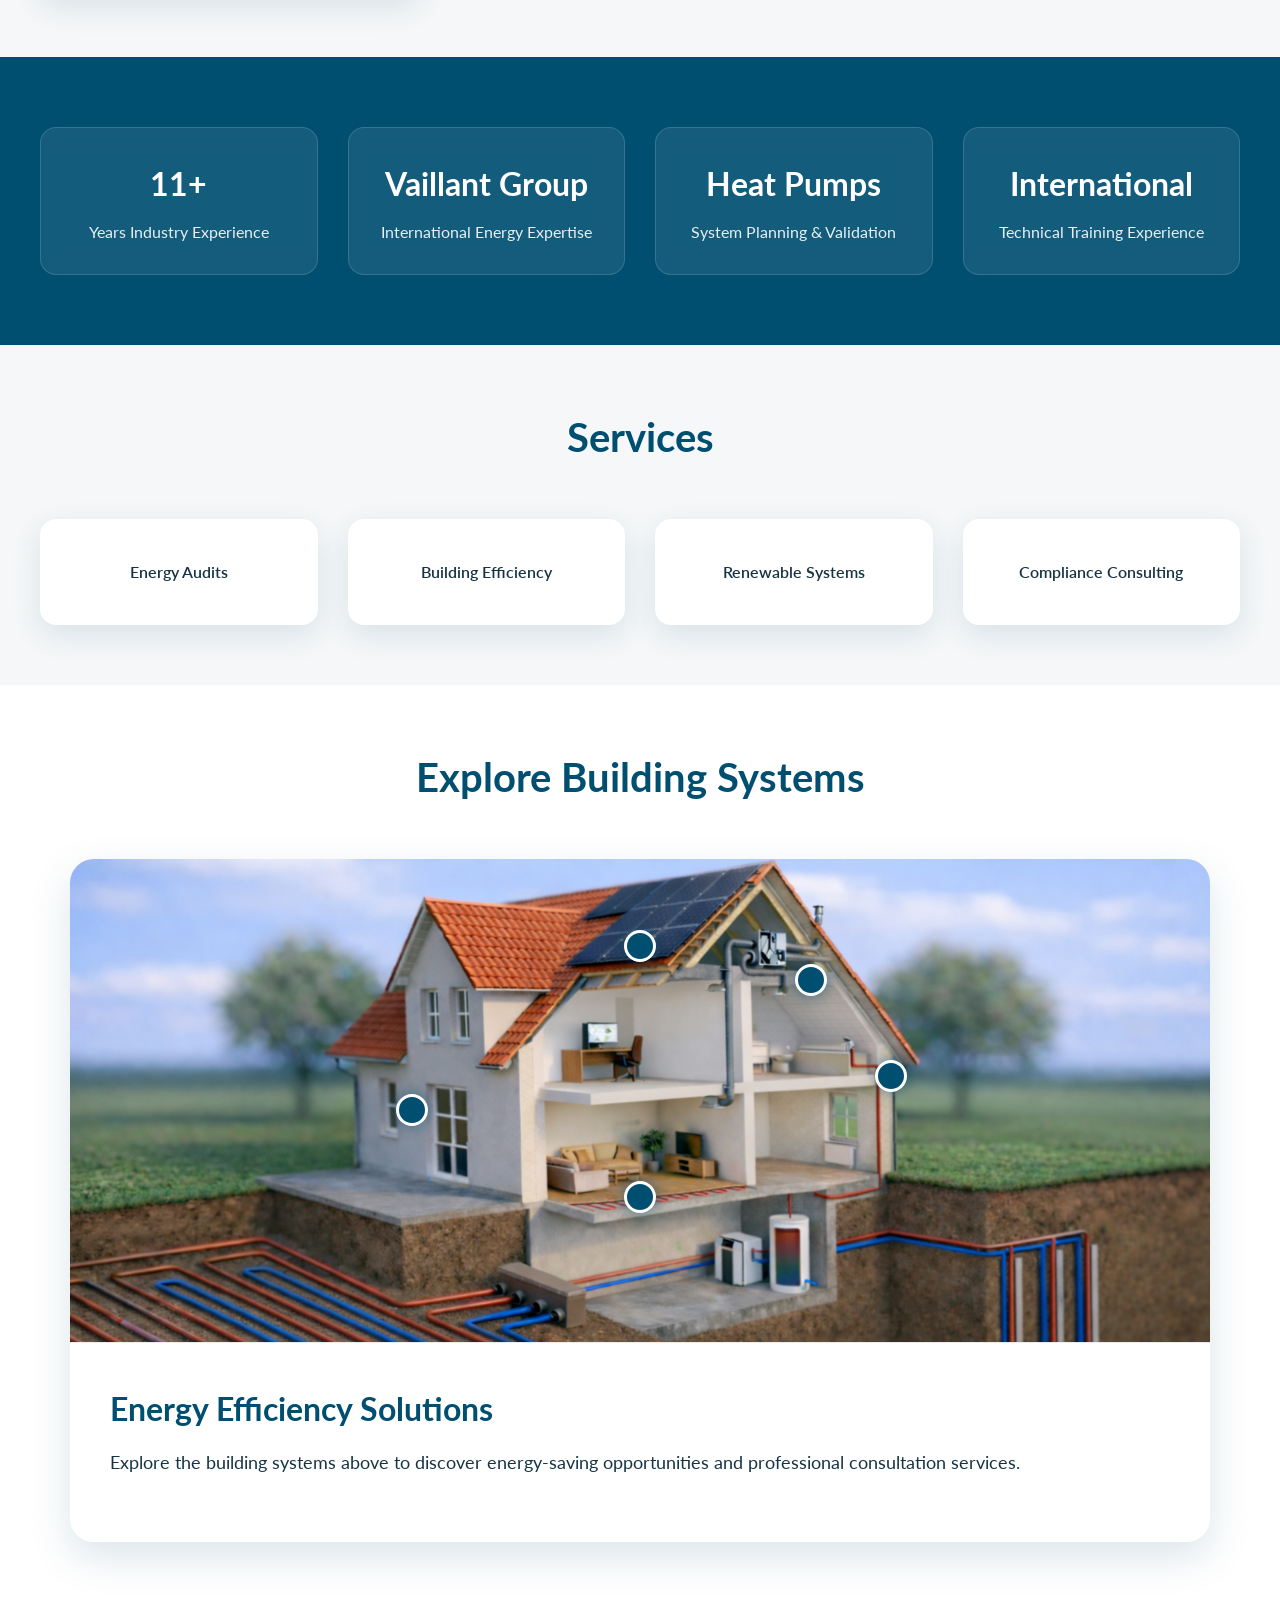
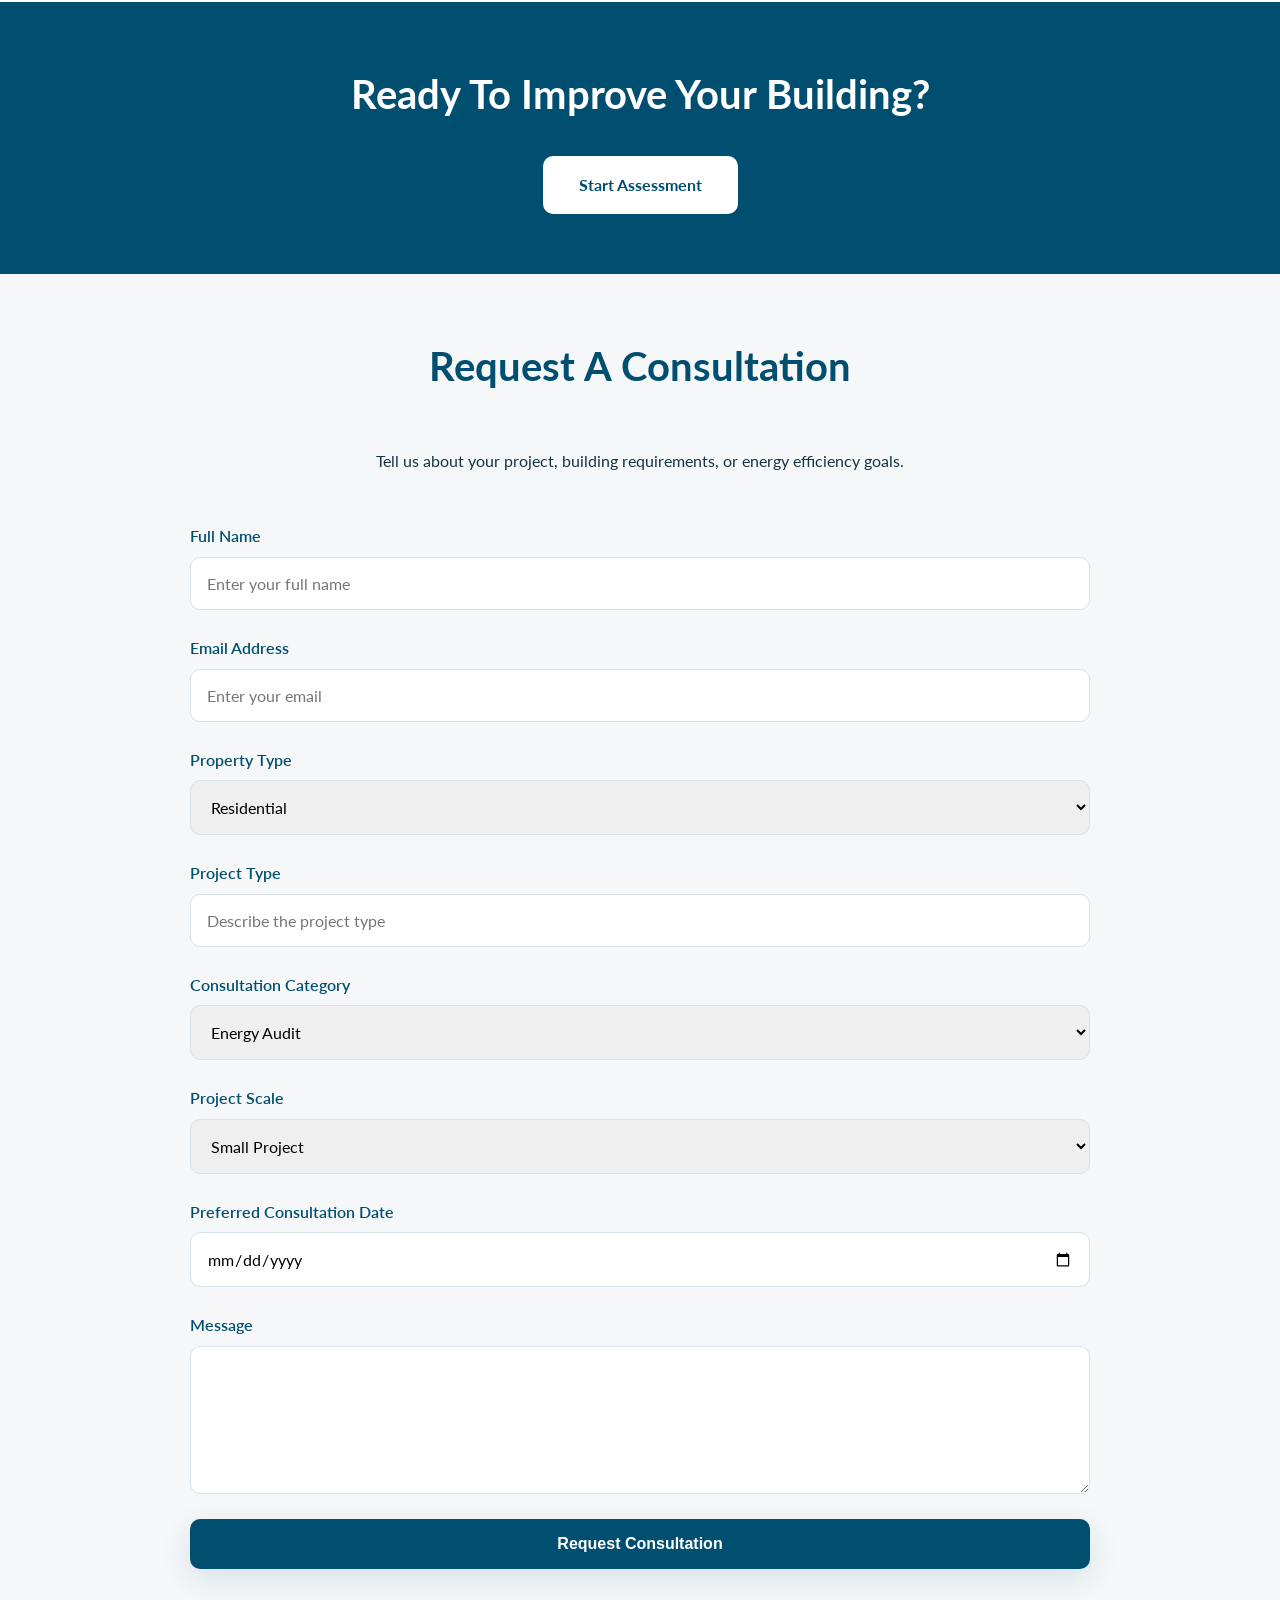
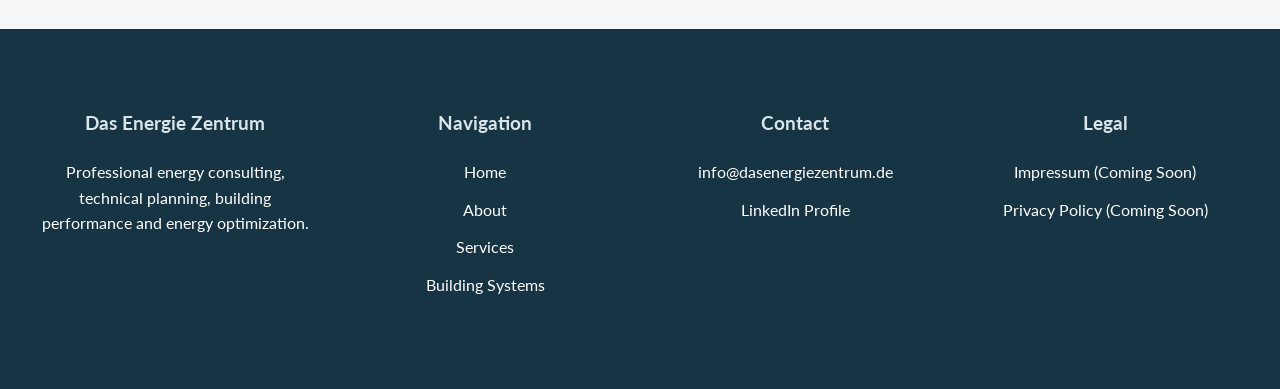
==== commit 46218723: "feat: add consultation reference number system" ====
--- a/frontend/web-app/index.html
+++ b/frontend/web-app/index.html
@@ -1051,6 +1051,17 @@
 
     </form>
 
+    <!-- =====================================================
+     [12.9.2]
+     Consultation Summary
+===================================================== -->
+
+<div
+    id="consultation-summary"
+    class="consultation-summary">
+
+</div>
+
 </section>
 <!-- =====================================================
      [10.4.1]
--- a/frontend/web-app/css/landing-page.css
+++ b/frontend/web-app/css/landing-page.css
@@ -95,7 +95,7 @@
 .navbar-brand {
 
     font-family:
-        var(--font-heading);
+        var(--font-body);
 }
 }
 
@@ -2154,4 +2154,42 @@
 
     border:
         1px solid #bfe6c7;
-}+}
+
+/* =====================================================
+   [12.9.3]
+   CONSULTATION SUMMARY
+===================================================== */
+
+.consultation-summary {
+
+    margin-top:
+        40px;
+
+    padding:
+        30px;
+
+    background:
+        white;
+
+    border-radius:
+        16px;
+
+    box-shadow:
+        0 10px 30px rgba(
+            0,
+            0,
+            0,
+            0.08
+        );
+
+    display:
+        none;
+
+      .consultation-summary strong {
+
+    color:
+        var(--dez-primary);
+}  
+}
+
